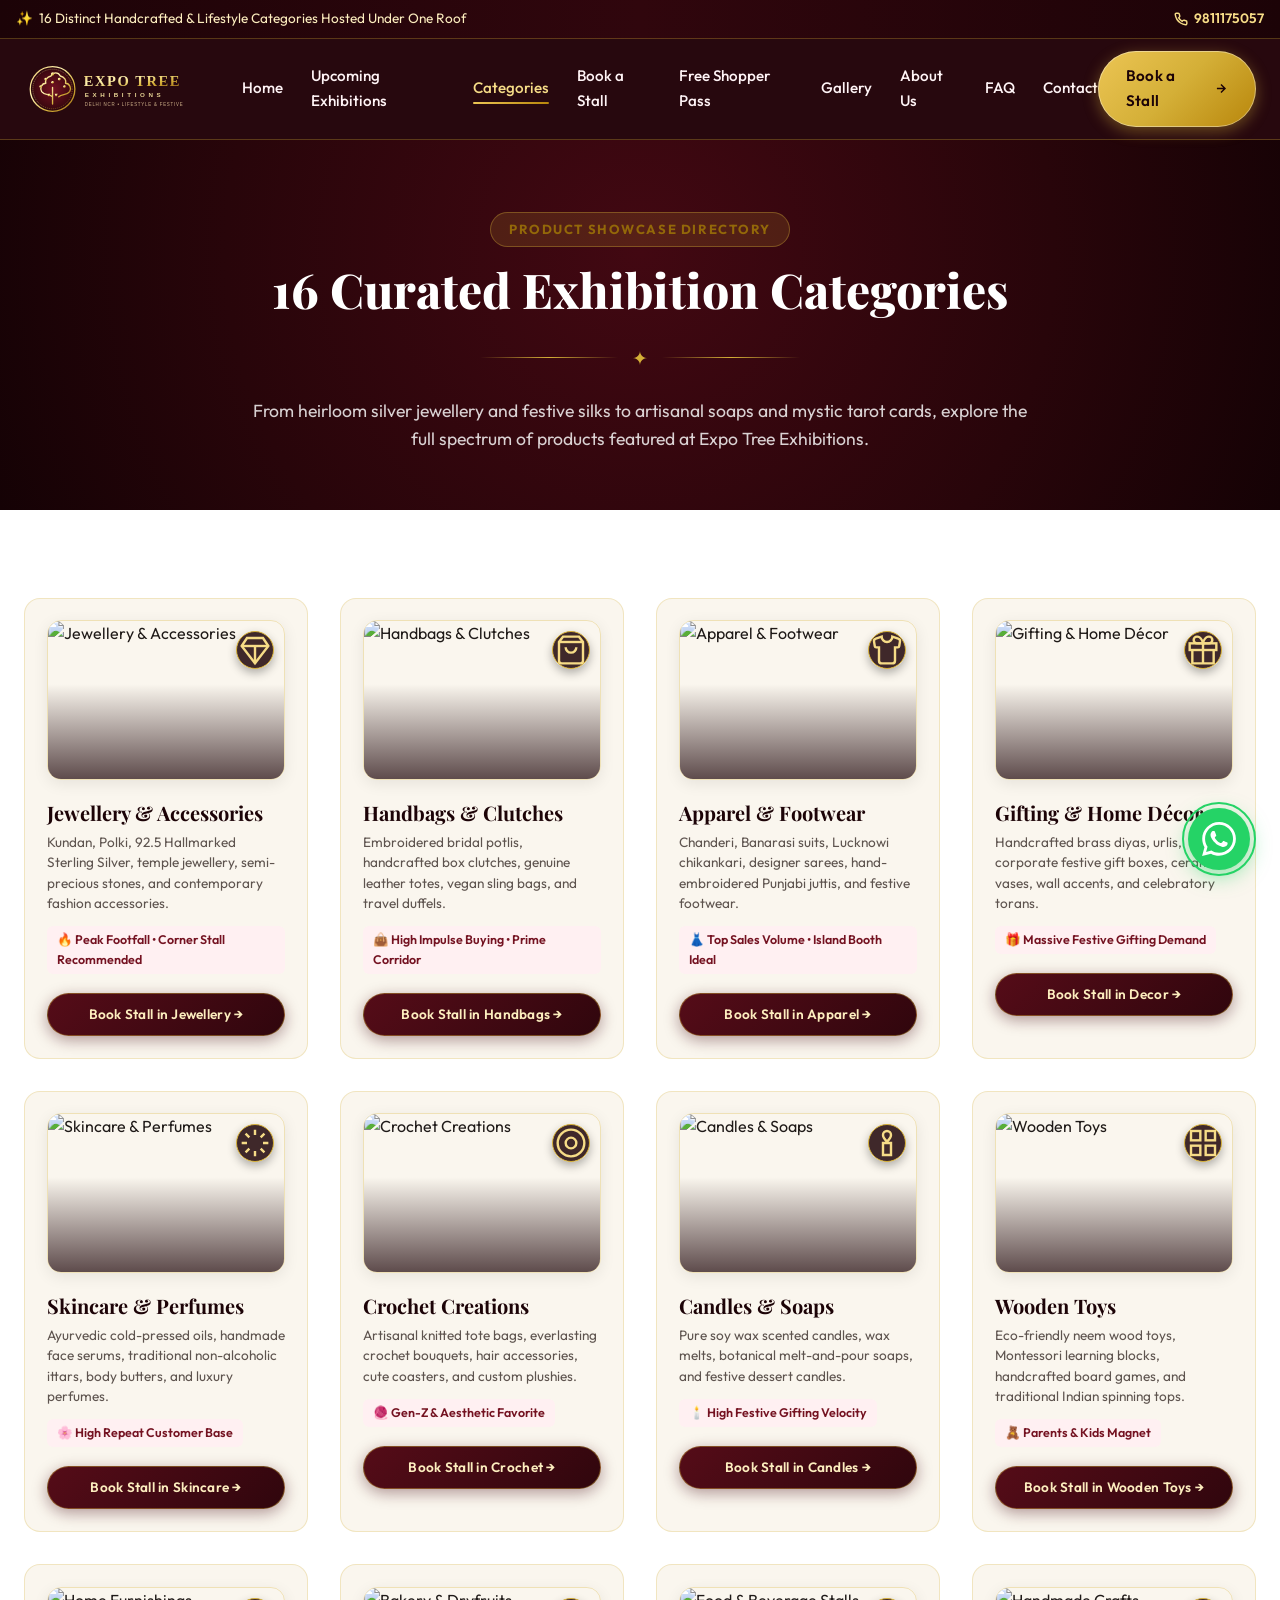
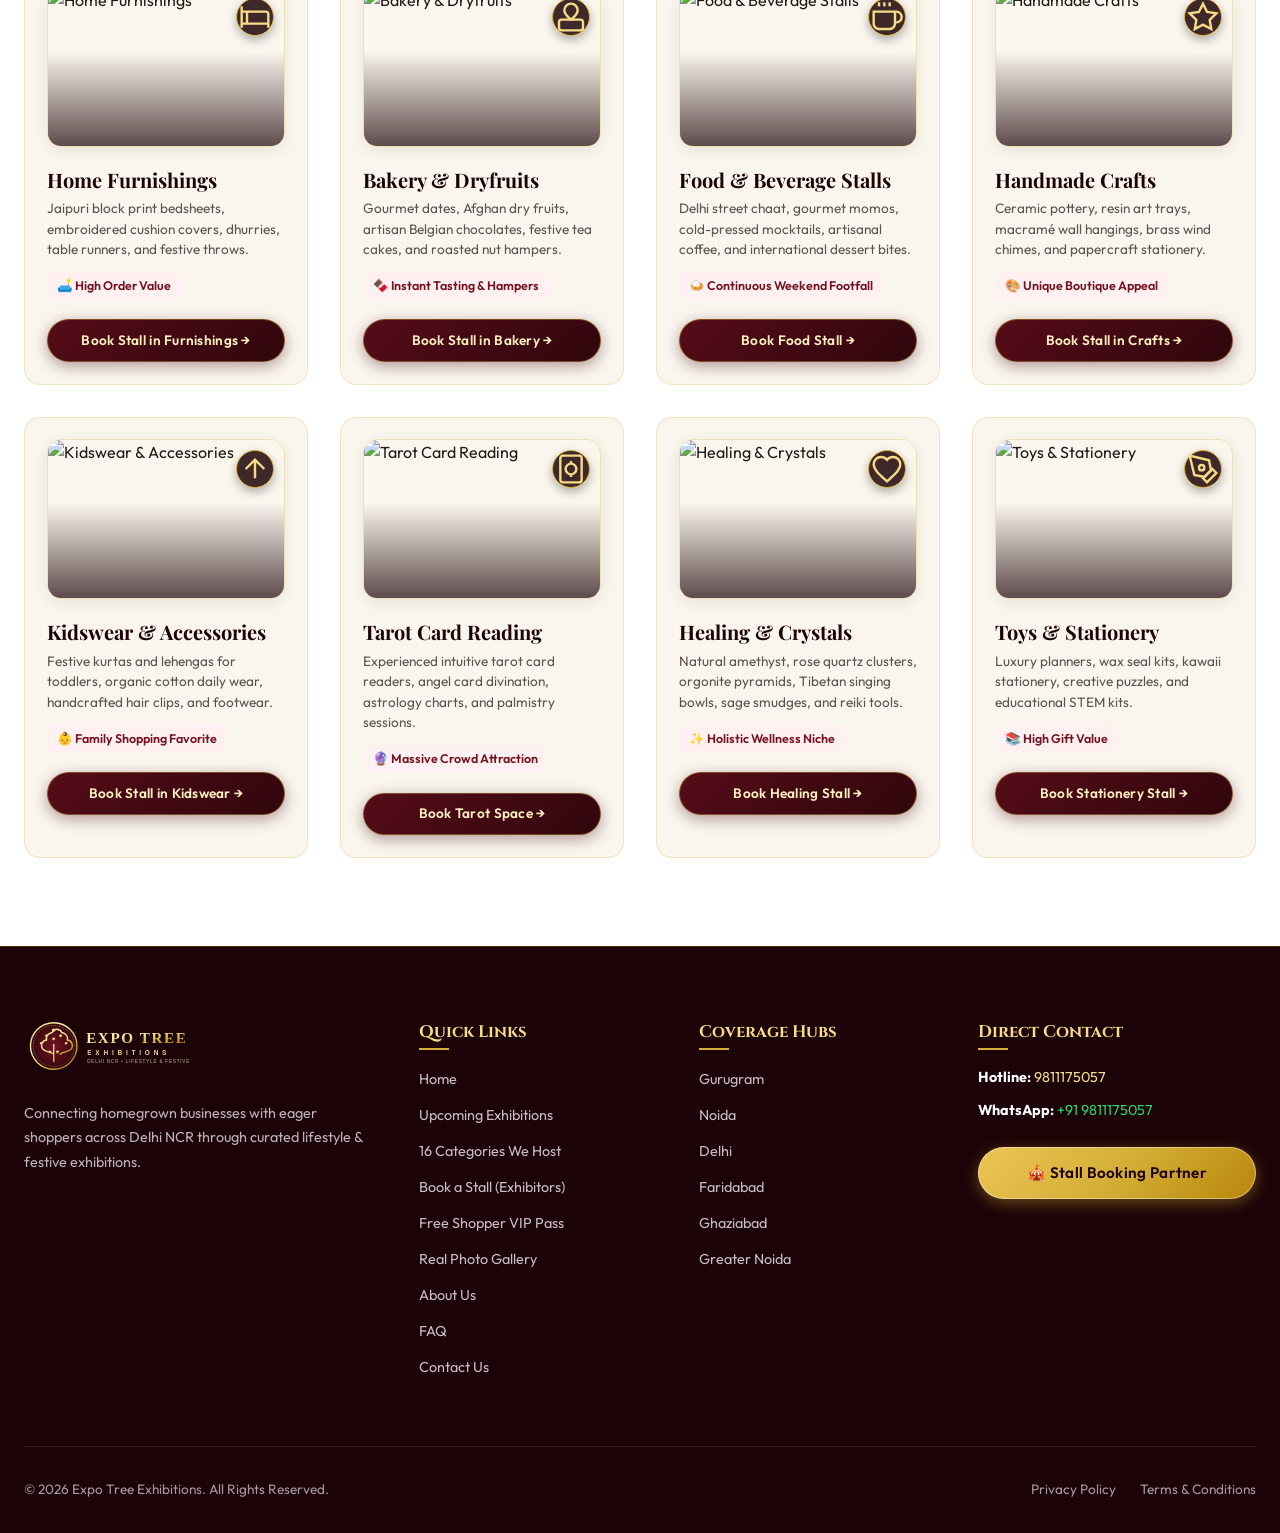
==== categories.html @ 0bce8f5e "Initial commit" ====
<!DOCTYPE html>
<html lang="en" class="scroll-smooth">
<head>
  <meta charset="UTF-8" />
  <meta name="viewport" content="width=device-width, initial-scale=1.0" />
  <title>16 Curated Exhibition Categories | Expo Tree Exhibitions</title>
  <meta name="description" content="Explore the 16 curated lifestyle & festive product categories hosted by Expo Tree Exhibitions across Delhi NCR. Book a stall or shop unique homegrown brands." />
  <link rel="icon" type="image/svg+xml" href="images/favicon.svg" />
  
  <link rel="preconnect" href="https://fonts.googleapis.com">
  <link rel="preconnect" href="https://fonts.gstatic.com" crossorigin>
  <link href="https://fonts.googleapis.com/css2?family=Cinzel:wght@500;600;700;800;900&family=Outfit:wght@300;400;500;600;700;800&family=Playfair+Display:ital,wght@0,400;0,600;0,700;0,900;1,400;1,600&display=swap" rel="stylesheet">
  <link rel="stylesheet" href="css/style.css" />
</head>
<body>

  <!-- Top Announcement Bar -->
  <aside class="top-announcement-bar">
    <div class="top-announcement-inner">
      <div class="top-highlights">
        <div class="top-highlight-item">
          <span>✨</span>
          <span>16 Distinct Handcrafted &amp; Lifestyle Categories Hosted Under One Roof</span>
        </div>
      </div>
      <div class="top-actions">
        <a href="tel:9811175057" class="top-phone-link">
          <svg width="14" height="14" viewBox="0 0 24 24" fill="none" stroke="currentColor" stroke-width="2.5"><path d="M22 16.92v3a2 2 0 0 1-2.18 2 19.79 19.79 0 0 1-8.63-3.07 19.5 19.5 0 0 1-6-6 19.79 19.79 0 0 1-3.07-8.67A2 2 0 0 1 4.11 2h3a2 2 0 0 1 2 1.72 12.84 12.84 0 0 0 .7 2.81 2 2 0 0 1-.45 2.11L8.09 9.91a16 16 0 0 0 6 6l1.27-1.27a2 2 0 0 1 2.11-.45 12.84 12.84 0 0 0 2.81.7A2 2 0 0 1 22 16.92z"/></svg>
          <span>9811175057</span>
        </a>
      </div>
    </div>
  </aside>

  <!-- Header -->
  <header class="main-header">
    <nav class="navbar">
      <a href="index.html" class="brand-logo">
        <img src="images/logo.svg" alt="Expo Tree Logo" />
      </a>

      <ul class="nav-menu">
        <li><a href="index.html" class="nav-link">Home</a></li>
        <li><a href="upcoming-exhibitions.html" class="nav-link">Upcoming Exhibitions</a></li>
        <li><a href="categories.html" class="nav-link active">Categories</a></li>
        <li><a href="book-a-stall.html" class="nav-link">Book a Stall</a></li>
        <li><a href="free-shopper-pass.html" class="nav-link">Free Shopper Pass</a></li>
        <li><a href="gallery.html" class="nav-link">Gallery</a></li>
        <li><a href="about-us.html" class="nav-link">About Us</a></li>
        <li><a href="faq.html" class="nav-link">FAQ</a></li>
        <li><a href="contact.html" class="nav-link">Contact</a></li>
      </ul>

      <div class="nav-cta-group">
        <a href="book-a-stall.html" class="btn btn-gold">
          <span>Book a Stall</span>
          <svg width="15" height="15" viewBox="0 0 24 24" fill="none" stroke="currentColor" stroke-width="2.5"><path d="M5 12h14M12 5l7 7-7 7"/></svg>
        </a>
        <button class="mobile-menu-toggle" aria-label="Toggle menu">
          <svg width="24" height="24" viewBox="0 0 24 24" fill="none" stroke="currentColor" stroke-width="2"><line x1="3" y1="12" x2="21" y2="12"/><line x1="3" y1="6" x2="21" y2="6"/><line x1="3" y1="18" x2="21" y2="18"/></svg>
        </button>
      </div>
    </nav>
  </header>

  <!-- Page Hero -->
  <section class="section" style="background: radial-gradient(circle at 50% 30%, #420812 0%, #28050a 60%, #150205 100%); color: #ffffff; padding: 4.5rem 1.5rem 3.5rem; text-align: center; position: relative; overflow: hidden;">
    <div class="hero-bg-photo" aria-hidden="true" style="opacity: 0.16;"></div>
    <div class="container">
      <span class="section-badge badge-gold">Product Showcase Directory</span>
      <h1 class="section-title title-white">16 Curated Exhibition Categories</h1>
      <div class="festive-divider"><span class="festive-divider-icon">✦</span></div>
      <p class="section-subtitle subtitle-white" style="max-width: 800px; margin: 0 auto;">
        From heirloom silver jewellery and festive silks to artisanal soaps and mystic tarot cards, explore the full spectrum of products featured at Expo Tree Exhibitions.
      </p>
    </div>
  </section>

  <!-- Categories Comprehensive Grid -->
  <section class="section categories-section">
    <div class="container">
      <div class="categories-grid" style="grid-template-columns: repeat(auto-fill, minmax(280px, 1fr)); gap: 2rem;">
        
        <!-- 1. Jewellery & Accessories -->
        <div class="category-card" style="text-align: left; align-items: flex-start; padding: 1.35rem;">
          <div class="category-card-thumb-wrap">
            <img src="https://images.unsplash.com/photo-1599643478518-a784e5dc4c8f?auto=format&fit=crop&w=600&q=80" alt="Jewellery &amp; Accessories" class="category-card-thumb" loading="lazy" />
            <div class="category-card-thumb-overlay"></div>
            <div class="category-card-icon-floating">
              <svg width="32" height="32" viewBox="0 0 24 24" fill="none" stroke="currentColor" stroke-width="1.8"><polygon points="6 3 18 3 22 9 12 22 2 9"/><line x1="12" y1="22" x2="12" y2="9"/><line x1="2" y1="9" x2="22" y2="9"/></svg>
            </div>
          </div>
          <h3 class="category-name" style="font-size: 1.25rem;">Jewellery &amp; Accessories</h3>
          <p style="font-size: 0.85rem; color: var(--text-muted); margin-bottom: 0.8rem; line-height: 1.5;">
            Kundan, Polki, 92.5 Hallmarked Sterling Silver, temple jewellery, semi-precious stones, and contemporary fashion accessories.
          </p>
          <div style="font-size: 0.78rem; background: var(--burgundy-light); color: var(--burgundy-700); padding: 4px 10px; border-radius: 6px; margin-bottom: 1.2rem; font-weight: 600;">
            🔥 Peak Footfall • Corner Stall Recommended
          </div>
          <a href="book-a-stall.html?category=Jewellery%20%26%20Accessories" class="btn btn-burgundy" style="width: 100%; font-size: 0.85rem; padding: 0.6rem;">
            Book Stall in Jewellery →
          </a>
        </div>

        <!-- 2. Handbags -->
        <div class="category-card" style="text-align: left; align-items: flex-start; padding: 1.35rem;">
          <div class="category-card-thumb-wrap">
            <img src="https://images.unsplash.com/photo-1548036328-c9fa89d128fa?auto=format&fit=crop&w=600&q=80" alt="Handbags &amp; Clutches" class="category-card-thumb" loading="lazy" />
            <div class="category-card-thumb-overlay"></div>
            <div class="category-card-icon-floating">
              <svg width="32" height="32" viewBox="0 0 24 24" fill="none" stroke="currentColor" stroke-width="1.8"><path d="M6 2L3 6v14a2 2 0 0 0 2 2h14a2 2 0 0 0 2-2V6l-3-4z"/><line x1="3" y1="6" x2="21" y2="6"/><path d="M16 10a4 4 0 0 1-8 0"/></svg>
            </div>
          </div>
          <h3 class="category-name" style="font-size: 1.25rem;">Handbags &amp; Clutches</h3>
          <p style="font-size: 0.85rem; color: var(--text-muted); margin-bottom: 0.8rem; line-height: 1.5;">
            Embroidered bridal potlis, handcrafted box clutches, genuine leather totes, vegan sling bags, and travel duffels.
          </p>
          <div style="font-size: 0.78rem; background: var(--burgundy-light); color: var(--burgundy-700); padding: 4px 10px; border-radius: 6px; margin-bottom: 1.2rem; font-weight: 600;">
            👜 High Impulse Buying • Prime Corridor
          </div>
          <a href="book-a-stall.html?category=Handbags" class="btn btn-burgundy" style="width: 100%; font-size: 0.85rem; padding: 0.6rem;">
            Book Stall in Handbags →
          </a>
        </div>

        <!-- 3. Apparel & Footwear -->
        <div class="category-card" style="text-align: left; align-items: flex-start; padding: 1.35rem;">
          <div class="category-card-thumb-wrap">
            <img src="https://images.unsplash.com/photo-1610030469983-98e550d6193c?auto=format&fit=crop&w=600&q=80" alt="Apparel &amp; Footwear" class="category-card-thumb" loading="lazy" />
            <div class="category-card-thumb-overlay"></div>
            <div class="category-card-icon-floating">
              <svg width="32" height="32" viewBox="0 0 24 24" fill="none" stroke="currentColor" stroke-width="1.8"><path d="M20.38 3.46L16 2a4 4 0 0 1-8 0L3.62 3.46a2 2 0 0 0-1.34 2.23l.58 3.47a1 1 0 0 0 .99.84H6v10c0 1.1.9 2 2 2h8a2 2 0 0 0 2-2V10h2.15a1 1 0 0 0 .99-.84l.58-3.47a2 2 0 0 0-1.34-2.23z"/></svg>
            </div>
          </div>
          <h3 class="category-name" style="font-size: 1.25rem;">Apparel &amp; Footwear</h3>
          <p style="font-size: 0.85rem; color: var(--text-muted); margin-bottom: 0.8rem; line-height: 1.5;">
            Chanderi, Banarasi suits, Lucknowi chikankari, designer sarees, hand-embroidered Punjabi juttis, and festive footwear.
          </p>
          <div style="font-size: 0.78rem; background: var(--burgundy-light); color: var(--burgundy-700); padding: 4px 10px; border-radius: 6px; margin-bottom: 1.2rem; font-weight: 600;">
            👗 Top Sales Volume • Island Booth Ideal
          </div>
          <a href="book-a-stall.html?category=Apparel%20%26%20Footwear" class="btn btn-burgundy" style="width: 100%; font-size: 0.85rem; padding: 0.6rem;">
            Book Stall in Apparel →
          </a>
        </div>

        <!-- 4. Gifting & Home Décor -->
        <div class="category-card" style="text-align: left; align-items: flex-start; padding: 1.35rem;">
          <div class="category-card-thumb-wrap">
            <img src="https://images.unsplash.com/photo-1513519245088-0e12902e5a38?auto=format&fit=crop&w=600&q=80" alt="Gifting &amp; Home Décor" class="category-card-thumb" loading="lazy" />
            <div class="category-card-thumb-overlay"></div>
            <div class="category-card-icon-floating">
              <svg width="32" height="32" viewBox="0 0 24 24" fill="none" stroke="currentColor" stroke-width="1.8"><polyline points="20 12 20 22 4 22 4 12"/><rect x="2" y="7" width="20" height="5"/><line x1="12" y1="22" x2="12" y2="7"/><path d="M12 7H7.5a2.5 2.5 0 0 1 0-5C11 2 12 7 12 7z"/><path d="M12 7h4.5a2.5 2.5 0 0 0 0-5C13 2 12 7 12 7z"/></svg>
            </div>
          </div>
          <h3 class="category-name" style="font-size: 1.25rem;">Gifting &amp; Home Décor</h3>
          <p style="font-size: 0.85rem; color: var(--text-muted); margin-bottom: 0.8rem; line-height: 1.5;">
            Handcrafted brass diyas, urlis, corporate festive gift boxes, ceramic vases, wall accents, and celebratory torans.
          </p>
          <div style="font-size: 0.78rem; background: var(--burgundy-light); color: var(--burgundy-700); padding: 4px 10px; border-radius: 6px; margin-bottom: 1.2rem; font-weight: 600;">
            🎁 Massive Festive Gifting Demand
          </div>
          <a href="book-a-stall.html?category=Gifting%20%26%20Home%20D%C3%A9cor" class="btn btn-burgundy" style="width: 100%; font-size: 0.85rem; padding: 0.6rem;">
            Book Stall in Decor →
          </a>
        </div>

        <!-- 5. Skincare & Perfumes -->
        <div class="category-card" style="text-align: left; align-items: flex-start; padding: 1.35rem;">
          <div class="category-card-thumb-wrap">
            <img src="https://images.unsplash.com/photo-1547887537-6158d64c35b3?auto=format&fit=crop&w=600&q=80" alt="Skincare &amp; Perfumes" class="category-card-thumb" loading="lazy" />
            <div class="category-card-thumb-overlay"></div>
            <div class="category-card-icon-floating">
              <svg width="32" height="32" viewBox="0 0 24 24" fill="none" stroke="currentColor" stroke-width="1.8"><path d="M12 2v4M12 18v4M4.93 4.93l2.83 2.83M16.24 16.24l2.83 2.83M2 12h4M18 12h4M4.93 19.07l2.83-2.83M16.24 7.76l2.83-2.83"/></svg>
            </div>
          </div>
          <h3 class="category-name" style="font-size: 1.25rem;">Skincare &amp; Perfumes</h3>
          <p style="font-size: 0.85rem; color: var(--text-muted); margin-bottom: 0.8rem; line-height: 1.5;">
            Ayurvedic cold-pressed oils, handmade face serums, traditional non-alcoholic ittars, body butters, and luxury perfumes.
          </p>
          <div style="font-size: 0.78rem; background: var(--burgundy-light); color: var(--burgundy-700); padding: 4px 10px; border-radius: 6px; margin-bottom: 1.2rem; font-weight: 600;">
            🌸 High Repeat Customer Base
          </div>
          <a href="book-a-stall.html?category=Skincare%20%26%20Perfumes" class="btn btn-burgundy" style="width: 100%; font-size: 0.85rem; padding: 0.6rem;">
            Book Stall in Skincare →
          </a>
        </div>

        <!-- 6. Crochet -->
        <div class="category-card" style="text-align: left; align-items: flex-start; padding: 1.35rem;">
          <div class="category-card-thumb-wrap">
            <img src="https://images.unsplash.com/photo-1615486511484-92e172cc4fe0?auto=format&fit=crop&w=600&q=80" alt="Crochet Creations" class="category-card-thumb" loading="lazy" />
            <div class="category-card-thumb-overlay"></div>
            <div class="category-card-icon-floating">
              <svg width="32" height="32" viewBox="0 0 24 24" fill="none" stroke="currentColor" stroke-width="1.8"><circle cx="12" cy="12" r="10"/><path d="M8 12a4 4 0 1 0 8 0 4 4 0 1 0-8 0"/></svg>
            </div>
          </div>
          <h3 class="category-name" style="font-size: 1.25rem;">Crochet Creations</h3>
          <p style="font-size: 0.85rem; color: var(--text-muted); margin-bottom: 0.8rem; line-height: 1.5;">
            Artisanal knitted tote bags, everlasting crochet bouquets, hair accessories, cute coasters, and custom plushies.
          </p>
          <div style="font-size: 0.78rem; background: var(--burgundy-light); color: var(--burgundy-700); padding: 4px 10px; border-radius: 6px; margin-bottom: 1.2rem; font-weight: 600;">
            🧶 Gen-Z &amp; Aesthetic Favorite
          </div>
          <a href="book-a-stall.html?category=Crochet%20%26%20Handmade" class="btn btn-burgundy" style="width: 100%; font-size: 0.85rem; padding: 0.6rem;">
            Book Stall in Crochet →
          </a>
        </div>

        <!-- 7. Candles & Soaps -->
        <div class="category-card" style="text-align: left; align-items: flex-start; padding: 1.35rem;">
          <div class="category-card-thumb-wrap">
            <img src="https://images.unsplash.com/photo-1603006905003-be475563bc59?auto=format&fit=crop&w=600&q=80" alt="Candles &amp; Soaps" class="category-card-thumb" loading="lazy" />
            <div class="category-card-thumb-overlay"></div>
            <div class="category-card-icon-floating">
              <svg width="32" height="32" viewBox="0 0 24 24" fill="none" stroke="currentColor" stroke-width="1.8"><path d="M9 21h6v-9H9v9zm3-18a3 3 0 0 0-3 3c0 2 3 5 3 5s3-3 3-5a3 3 0 0 0-3-3z"/></svg>
            </div>
          </div>
          <h3 class="category-name" style="font-size: 1.25rem;">Candles &amp; Soaps</h3>
          <p style="font-size: 0.85rem; color: var(--text-muted); margin-bottom: 0.8rem; line-height: 1.5;">
            Pure soy wax scented candles, wax melts, botanical melt-and-pour soaps, and festive dessert candles.
          </p>
          <div style="font-size: 0.78rem; background: var(--burgundy-light); color: var(--burgundy-700); padding: 4px 10px; border-radius: 6px; margin-bottom: 1.2rem; font-weight: 600;">
            🕯️ High Festive Gifting Velocity
          </div>
          <a href="book-a-stall.html?category=Candles%20%26%20Soaps" class="btn btn-burgundy" style="width: 100%; font-size: 0.85rem; padding: 0.6rem;">
            Book Stall in Candles →
          </a>
        </div>

        <!-- 8. Wooden Toys -->
        <div class="category-card" style="text-align: left; align-items: flex-start; padding: 1.35rem;">
          <div class="category-card-thumb-wrap">
            <img src="https://images.unsplash.com/photo-1596461404969-9ae70f2830c1?auto=format&fit=crop&w=600&q=80" alt="Wooden Toys" class="category-card-thumb" loading="lazy" />
            <div class="category-card-thumb-overlay"></div>
            <div class="category-card-icon-floating">
              <svg width="32" height="32" viewBox="0 0 24 24" fill="none" stroke="currentColor" stroke-width="1.8"><rect x="3" y="3" width="7" height="7"/><rect x="14" y="3" width="7" height="7"/><rect x="14" y="14" width="7" height="7"/><rect x="3" y="14" width="7" height="7"/></svg>
            </div>
          </div>
          <h3 class="category-name" style="font-size: 1.25rem;">Wooden Toys</h3>
          <p style="font-size: 0.85rem; color: var(--text-muted); margin-bottom: 0.8rem; line-height: 1.5;">
            Eco-friendly neem wood toys, Montessori learning blocks, handcrafted board games, and traditional Indian spinning tops.
          </p>
          <div style="font-size: 0.78rem; background: var(--burgundy-light); color: var(--burgundy-700); padding: 4px 10px; border-radius: 6px; margin-bottom: 1.2rem; font-weight: 600;">
            🧸 Parents &amp; Kids Magnet
          </div>
          <a href="book-a-stall.html?category=Wooden%20Toys" class="btn btn-burgundy" style="width: 100%; font-size: 0.85rem; padding: 0.6rem;">
            Book Stall in Wooden Toys →
          </a>
        </div>

        <!-- 9. Home Furnishings -->
        <div class="category-card" style="text-align: left; align-items: flex-start; padding: 1.35rem;">
          <div class="category-card-thumb-wrap">
            <img src="https://images.unsplash.com/photo-1584100936595-c0654b55a2e2?auto=format&fit=crop&w=600&q=80" alt="Home Furnishings" class="category-card-thumb" loading="lazy" />
            <div class="category-card-thumb-overlay"></div>
            <div class="category-card-icon-floating">
              <svg width="32" height="32" viewBox="0 0 24 24" fill="none" stroke="currentColor" stroke-width="1.8"><path d="M2 4v16M2 8h18a2 2 0 0 1 2 2v10M2 17h20M6 8v9"/></svg>
            </div>
          </div>
          <h3 class="category-name" style="font-size: 1.25rem;">Home Furnishings</h3>
          <p style="font-size: 0.85rem; color: var(--text-muted); margin-bottom: 0.8rem; line-height: 1.5;">
            Jaipuri block print bedsheets, embroidered cushion covers, dhurries, table runners, and festive throws.
          </p>
          <div style="font-size: 0.78rem; background: var(--burgundy-light); color: var(--burgundy-700); padding: 4px 10px; border-radius: 6px; margin-bottom: 1.2rem; font-weight: 600;">
            🛋️ High Order Value
          </div>
          <a href="book-a-stall.html?category=Home%20Furnishings" class="btn btn-burgundy" style="width: 100%; font-size: 0.85rem; padding: 0.6rem;">
            Book Stall in Furnishings →
          </a>
        </div>

        <!-- 10. Bakery & Dryfruits -->
        <div class="category-card" style="text-align: left; align-items: flex-start; padding: 1.35rem;">
          <div class="category-card-thumb-wrap">
            <img src="https://images.unsplash.com/photo-1509440159596-0249088772ff?auto=format&fit=crop&w=600&q=80" alt="Bakery &amp; Dryfruits" class="category-card-thumb" loading="lazy" />
            <div class="category-card-thumb-overlay"></div>
            <div class="category-card-icon-floating">
              <svg width="32" height="32" viewBox="0 0 24 24" fill="none" stroke="currentColor" stroke-width="1.8"><path d="M12 2a5 5 0 0 0-5 5c0 3 5 7 5 7s5-4 5-7a5 5 0 0 0-5-5z"/><path d="M5 14h14a2 2 0 0 1 2 2v4a2 2 0 0 1-2 2H5a2 2 0 0 1-2-2v-4a2 2 0 0 1 2-2z"/></svg>
            </div>
          </div>
          <h3 class="category-name" style="font-size: 1.25rem;">Bakery &amp; Dryfruits</h3>
          <p style="font-size: 0.85rem; color: var(--text-muted); margin-bottom: 0.8rem; line-height: 1.5;">
            Gourmet dates, Afghan dry fruits, artisan Belgian chocolates, festive tea cakes, and roasted nut hampers.
          </p>
          <div style="font-size: 0.78rem; background: var(--burgundy-light); color: var(--burgundy-700); padding: 4px 10px; border-radius: 6px; margin-bottom: 1.2rem; font-weight: 600;">
            🍫 Instant Tasting &amp; Hampers
          </div>
          <a href="book-a-stall.html?category=Bakery%20%26%20Dryfruits" class="btn btn-burgundy" style="width: 100%; font-size: 0.85rem; padding: 0.6rem;">
            Book Stall in Bakery →
          </a>
        </div>

        <!-- 11. Food Stalls -->
        <div class="category-card" style="text-align: left; align-items: flex-start; padding: 1.35rem;">
          <div class="category-card-thumb-wrap">
            <img src="https://images.unsplash.com/photo-1555939594-58d7cb561ad1?auto=format&fit=crop&w=600&q=80" alt="Food &amp; Beverage Stalls" class="category-card-thumb" loading="lazy" />
            <div class="category-card-thumb-overlay"></div>
            <div class="category-card-icon-floating">
              <svg width="32" height="32" viewBox="0 0 24 24" fill="none" stroke="currentColor" stroke-width="1.8"><path d="M18 8h1a4 4 0 0 1 0 8h-1M2 8h16v9a4 4 0 0 1-4 4H6a4 4 0 0 1-4-4V8z"/><line x1="6" y1="1" x2="6" y2="4"/><line x1="10" y1="1" x2="10" y2="4"/><line x1="14" y1="1" x2="14" y2="4"/></svg>
            </div>
          </div>
          <h3 class="category-name" style="font-size: 1.25rem;">Food &amp; Beverage Stalls</h3>
          <p style="font-size: 0.85rem; color: var(--text-muted); margin-bottom: 0.8rem; line-height: 1.5;">
            Delhi street chaat, gourmet momos, cold-pressed mocktails, artisanal coffee, and international dessert bites.
          </p>
          <div style="font-size: 0.78rem; background: var(--burgundy-light); color: var(--burgundy-700); padding: 4px 10px; border-radius: 6px; margin-bottom: 1.2rem; font-weight: 600;">
            🍛 Continuous Weekend Footfall
          </div>
          <a href="book-a-stall.html?category=Food%20Stalls" class="btn btn-burgundy" style="width: 100%; font-size: 0.85rem; padding: 0.6rem;">
            Book Food Stall →
          </a>
        </div>

        <!-- 12. Handmade Products -->
        <div class="category-card" style="text-align: left; align-items: flex-start; padding: 1.35rem;">
          <div class="category-card-thumb-wrap">
            <img src="https://images.unsplash.com/photo-1578749556568-bc2c40e68b61?auto=format&fit=crop&w=600&q=80" alt="Handmade Crafts" class="category-card-thumb" loading="lazy" />
            <div class="category-card-thumb-overlay"></div>
            <div class="category-card-icon-floating">
              <svg width="32" height="32" viewBox="0 0 24 24" fill="none" stroke="currentColor" stroke-width="1.8"><path d="M12 2l3.09 6.26L22 9.27l-5 4.87 1.18 6.88L12 17.77l-6.18 3.25L7 14.14 2 9.27l6.91-1.01L12 2z"/></svg>
            </div>
          </div>
          <h3 class="category-name" style="font-size: 1.25rem;">Handmade Crafts</h3>
          <p style="font-size: 0.85rem; color: var(--text-muted); margin-bottom: 0.8rem; line-height: 1.5;">
            Ceramic pottery, resin art trays, macramé wall hangings, brass wind chimes, and papercraft stationery.
          </p>
          <div style="font-size: 0.78rem; background: var(--burgundy-light); color: var(--burgundy-700); padding: 4px 10px; border-radius: 6px; margin-bottom: 1.2rem; font-weight: 600;">
            🎨 Unique Boutique Appeal
          </div>
          <a href="book-a-stall.html?category=Handmade%20Products" class="btn btn-burgundy" style="width: 100%; font-size: 0.85rem; padding: 0.6rem;">
            Book Stall in Crafts →
          </a>
        </div>

        <!-- 13. Kidswear -->
        <div class="category-card" style="text-align: left; align-items: flex-start; padding: 1.35rem;">
          <div class="category-card-thumb-wrap">
            <img src="https://images.unsplash.com/photo-1518831959646-742c3a14ebf7?auto=format&fit=crop&w=600&q=80" alt="Kidswear &amp; Accessories" class="category-card-thumb" loading="lazy" />
            <div class="category-card-thumb-overlay"></div>
            <div class="category-card-icon-floating">
              <svg width="32" height="32" viewBox="0 0 24 24" fill="none" stroke="currentColor" stroke-width="1.8"><path d="M12 19V6M5 12l7-7 7 7"/></svg>
            </div>
          </div>
          <h3 class="category-name" style="font-size: 1.25rem;">Kidswear &amp; Accessories</h3>
          <p style="font-size: 0.85rem; color: var(--text-muted); margin-bottom: 0.8rem; line-height: 1.5;">
            Festive kurtas and lehengas for toddlers, organic cotton daily wear, handcrafted hair clips, and footwear.
          </p>
          <div style="font-size: 0.78rem; background: var(--burgundy-light); color: var(--burgundy-700); padding: 4px 10px; border-radius: 6px; margin-bottom: 1.2rem; font-weight: 600;">
            👶 Family Shopping Favorite
          </div>
          <a href="book-a-stall.html?category=Kidswear" class="btn btn-burgundy" style="width: 100%; font-size: 0.85rem; padding: 0.6rem;">
            Book Stall in Kidswear →
          </a>
        </div>

        <!-- 14. Tarot Card Reading -->
        <div class="category-card" style="text-align: left; align-items: flex-start; padding: 1.35rem;">
          <div class="category-card-thumb-wrap">
            <img src="https://images.unsplash.com/photo-1568605117036-5fe5e7bab0b7?auto=format&fit=crop&w=600&q=80" alt="Tarot Card Reading" class="category-card-thumb" loading="lazy" />
            <div class="category-card-thumb-overlay"></div>
            <div class="category-card-icon-floating">
              <svg width="32" height="32" viewBox="0 0 24 24" fill="none" stroke="currentColor" stroke-width="1.8"><rect x="4" y="2" width="16" height="20" rx="2"/><circle cx="12" cy="12" r="4"/><line x1="12" y1="6" x2="12" y2="8"/><line x1="12" y1="16" x2="12" y2="18"/></svg>
            </div>
          </div>
          <h3 class="category-name" style="font-size: 1.25rem;">Tarot Card Reading</h3>
          <p style="font-size: 0.85rem; color: var(--text-muted); margin-bottom: 0.8rem; line-height: 1.5;">
            Experienced intuitive tarot card readers, angel card divination, astrology charts, and palmistry sessions.
          </p>
          <div style="font-size: 0.78rem; background: var(--burgundy-light); color: var(--burgundy-700); padding: 4px 10px; border-radius: 6px; margin-bottom: 1.2rem; font-weight: 600;">
            🔮 Massive Crowd Attraction
          </div>
          <a href="book-a-stall.html?category=Tarot%20Card%20Reading" class="btn btn-burgundy" style="width: 100%; font-size: 0.85rem; padding: 0.6rem;">
            Book Tarot Space →
          </a>
        </div>

        <!-- 15. Healing Products -->
        <div class="category-card" style="text-align: left; align-items: flex-start; padding: 1.35rem;">
          <div class="category-card-thumb-wrap">
            <img src="https://images.unsplash.com/photo-1600857544200-b2f666a9a2ec?auto=format&fit=crop&w=600&q=80" alt="Healing &amp; Crystals" class="category-card-thumb" loading="lazy" />
            <div class="category-card-thumb-overlay"></div>
            <div class="category-card-icon-floating">
              <svg width="32" height="32" viewBox="0 0 24 24" fill="none" stroke="currentColor" stroke-width="1.8"><path d="M12 21.35l-1.45-1.32C5.4 15.36 2 12.28 2 8.5 2 5.42 4.42 3 7.5 3c1.74 0 3.41.81 4.5 2.09C13.09 3.81 14.76 3 16.5 3 19.58 3 22 5.42 22 8.5c0 3.78-3.4 6.86-8.55 11.54L12 21.35z"/></svg>
            </div>
          </div>
          <h3 class="category-name" style="font-size: 1.25rem;">Healing &amp; Crystals</h3>
          <p style="font-size: 0.85rem; color: var(--text-muted); margin-bottom: 0.8rem; line-height: 1.5;">
            Natural amethyst, rose quartz clusters, orgonite pyramids, Tibetan singing bowls, sage smudges, and reiki tools.
          </p>
          <div style="font-size: 0.78rem; background: var(--burgundy-light); color: var(--burgundy-700); padding: 4px 10px; border-radius: 6px; margin-bottom: 1.2rem; font-weight: 600;">
            ✨ Holistic Wellness Niche
          </div>
          <a href="book-a-stall.html?category=Healing%20Products" class="btn btn-burgundy" style="width: 100%; font-size: 0.85rem; padding: 0.6rem;">
            Book Healing Stall →
          </a>
        </div>

        <!-- 16. Toys & Stationery -->
        <div class="category-card" style="text-align: left; align-items: flex-start; padding: 1.35rem;">
          <div class="category-card-thumb-wrap">
            <img src="https://images.unsplash.com/photo-1490481651871-ab68de25d43d?auto=format&fit=crop&w=600&q=80" alt="Toys &amp; Stationery" class="category-card-thumb" loading="lazy" />
            <div class="category-card-thumb-overlay"></div>
            <div class="category-card-icon-floating">
              <svg width="32" height="32" viewBox="0 0 24 24" fill="none" stroke="currentColor" stroke-width="1.8"><path d="M12 19l7-7 3 3-7 7-3-3z"/><path d="M18 13l-1.5-7.5L2 2l3.5 14.5L13 18l5-5z"/><circle cx="11" cy="11" r="2"/></svg>
            </div>
          </div>
          <h3 class="category-name" style="font-size: 1.25rem;">Toys &amp; Stationery</h3>
          <p style="font-size: 0.85rem; color: var(--text-muted); margin-bottom: 0.8rem; line-height: 1.5;">
            Luxury planners, wax seal kits, kawaii stationery, creative puzzles, and educational STEM kits.
          </p>
          <div style="font-size: 0.78rem; background: var(--burgundy-light); color: var(--burgundy-700); padding: 4px 10px; border-radius: 6px; margin-bottom: 1.2rem; font-weight: 600;">
            📚 High Gift Value
          </div>
          <a href="book-a-stall.html?category=Toys%20%26%20Stationery" class="btn btn-burgundy" style="width: 100%; font-size: 0.85rem; padding: 0.6rem;">
            Book Stationery Stall →
          </a>
        </div>

      </div>
    </div>
  </section>

  <!-- Footer -->
  <footer class="main-footer">
    <div class="footer-grid">
      <div class="footer-brand">
        <img src="images/logo.svg" alt="Expo Tree Logo" />
        <p class="footer-desc">
          Connecting homegrown businesses with eager shoppers across Delhi NCR through curated lifestyle &amp; festive exhibitions.
        </p>
      </div>

      <div>
        <div class="footer-heading">Quick Links</div>
        <ul class="footer-links">
          <li><a href="index.html">Home</a></li>
          <li><a href="upcoming-exhibitions.html">Upcoming Exhibitions</a></li>
          <li><a href="categories.html">16 Categories We Host</a></li>
          <li><a href="book-a-stall.html">Book a Stall (Exhibitors)</a></li>
          <li><a href="free-shopper-pass.html">Free Shopper VIP Pass</a></li>
          <li><a href="gallery.html">Real Photo Gallery</a></li>
          <li><a href="about-us.html">About Us</a></li>
          <li><a href="faq.html">FAQ</a></li>
          <li><a href="contact.html">Contact Us</a></li>
        </ul>
      </div>

      <div>
        <div class="footer-heading">Coverage Hubs</div>
        <ul class="footer-links">
          <li><a href="upcoming-exhibitions.html?city=gurugram">Gurugram</a></li>
          <li><a href="upcoming-exhibitions.html?city=noida">Noida</a></li>
          <li><a href="upcoming-exhibitions.html?city=delhi">Delhi</a></li>
          <li><a href="upcoming-exhibitions.html?city=faridabad">Faridabad</a></li>
          <li><a href="upcoming-exhibitions.html?city=ghaziabad">Ghaziabad</a></li>
          <li><a href="upcoming-exhibitions.html?city=greater%20noida">Greater Noida</a></li>
        </ul>
      </div>

      <div>
        <div class="footer-heading">Direct Contact</div>
        <p style="font-size: 0.9rem; margin-bottom: 0.6rem; color: #ffffff;">
          <strong>Hotline:</strong> <a href="tel:9811175057" style="color: var(--gold-300); text-decoration: none;">9811175057</a>
        </p>
        <p style="font-size: 0.9rem; margin-bottom: 0.6rem; color: #ffffff;">
          <strong>WhatsApp:</strong> <a href="https://wa.me/9811175057" target="_blank" rel="noopener noreferrer" style="color: #25D366; text-decoration: none;">+91 9811175057</a>
        </p>
        <a href="book-a-stall.html" class="btn btn-gold" style="width: 100%; margin-top: 1rem;">
          <span>🎪 Stall Booking Partner</span>
        </a>
      </div>
    </div>

    <div class="footer-bottom">
      <div>© 2026 Expo Tree Exhibitions. All Rights Reserved.</div>
      <div class="footer-bottom-links">
        <a href="#" class="open-privacy-modal">Privacy Policy</a>
        <a href="#" class="open-terms-modal">Terms &amp; Conditions</a>
      </div>
    </div>
  </footer>

  <!-- Social Toast & WhatsApp Floating -->
  <div id="live-social-toast" class="live-social-toast" role="status" aria-live="polite">
    <div class="toast-badge-icon" id="toast-icon">🎉</div>
    <div class="toast-info">
      <div class="toast-msg" id="toast-text"><strong>Pooja Verma</strong> (Gurugram) just booked a Corner Stall!</div>
      <div class="toast-time" id="toast-time">Just now • Verified Booking</div>
    </div>
    <button class="toast-close-btn" id="toast-close-btn">&times;</button>
  </div>

  <a href="https://wa.me/9811175057" target="_blank" rel="noopener noreferrer" class="floating-whatsapp-btn" aria-label="Chat on WhatsApp">
    <svg width="34" height="34" viewBox="0 0 24 24" fill="currentColor"><path d="M.057 24l1.687-6.163c-1.041-1.804-1.588-3.849-1.587-5.946.003-6.556 5.338-11.891 11.893-11.891 3.181.001 6.167 1.24 8.413 3.488 2.245 2.248 3.481 5.236 3.48 8.414-.003 6.557-5.338 11.892-11.893 11.892-1.99-.001-3.951-.5-5.688-1.448l-6.305 1.654zm6.597-3.807c1.676.995 3.276 1.591 5.392 1.592 5.448 0 9.886-4.434 9.889-9.885.002-5.462-4.415-9.89-9.881-9.892-5.452 0-9.887 4.434-9.889 9.884-.001 2.225.651 3.891 1.746 5.634l-.999 3.648 3.742-.981zm11.387-5.464c-.074-.124-.272-.198-.57-.347-.297-.149-1.758-.868-2.031-.967-.272-.099-.47-.149-.669.149-.198.297-.768.967-.941 1.165-.173.198-.347.223-.644.074-.297-.149-1.255-.462-2.39-1.475-.883-.788-1.48-1.761-1.653-2.059-.173-.297-.018-.458.13-.606.134-.133.297-.347.446-.521.151-.172.2-.296.3-.495.099-.198.05-.372-.025-.521-.075-.148-.669-1.611-.916-2.206-.242-.579-.487-.501-.669-.51l-.57-.01c-.198 0-.52.074-.792.372s-1.04 1.016-1.04 2.479 1.065 2.876 1.213 3.074c.149.198 2.095 3.2 5.076 4.487.709.306 1.263.489 1.694.626.712.226 1.36.194 1.872.118.571-.085 1.758-.719 2.006-1.413.248-.695.248-1.29.173-1.414z"/></svg>
  </a>

  <!-- Mobile Sticky Bar -->
  <div class="mobile-sticky-bar">
    <div class="mobile-bar-actions">
      <a href="tel:9811175057" class="mobile-action-btn call"><span>Call</span></a>
      <a href="book-a-stall.html" class="mobile-action-btn book"><span>🎪 Book Stall</span></a>
      <a href="https://wa.me/9811175057" class="mobile-action-btn whatsapp"><span>WhatsApp</span></a>
    </div>
  </div>

  <script src="js/main.js"></script>
</body>
</html>
---- css/style.css ----
/* ==========================================================================
   EXPO TREE EXHIBITIONS — OFFICIAL STYLESHEET
   Festive-Premium Luxury Theme (Burgundy, Emerald & Liquid Gold)
   ========================================================================== */

@import url('https://fonts.googleapis.com/css2?family=Cinzel:wght@500;600;700;800;900&family=Outfit:wght@300;400;500;600;700;800&family=Playfair+Display:ital,wght@0,400;0,600;0,700;0,900;1,400;1,600&display=swap');

:root {
  /* Royal Burgundy Palette */
  --burgundy-950: #1c0307;
  --burgundy-900: #30060d;
  --burgundy-850: #420812;
  --burgundy-800: #550c18;
  --burgundy-700: #741221;
  --burgundy-600: #931a2d;
  --burgundy-500: #b5243c;
  --burgundy-light: #fff0f2;

  /* Imperial Emerald Palette */
  --emerald-950: #04140f;
  --emerald-900: #08261c;
  --emerald-800: #0f3d2d;
  --emerald-700: #17543e;
  --emerald-600: #216d51;
  --emerald-500: #2d8967;
  --emerald-light: #effaf4;

  /* Liquid & Antique Gold */
  --gold-100: #fff9e6;
  --gold-200: #fcedbe;
  --gold-300: #f6dc87;
  --gold-400: #ecc554;
  --gold-500: #d4af37;
  --gold-600: #b8860b;
  --gold-700: #936809;
  --gold-800: #6e4c05;

  /* Neutral Backgrounds */
  --bg-ivory: #faf6ee;
  --bg-cream: #f4ecdf;
  --bg-card: #ffffff;
  --text-dark: #1f1a18;
  --text-muted: #5e544f;
  --border-gold: rgba(212, 175, 55, 0.35);

  /* Fonts */
  --font-serif: 'Playfair Display', Georgia, serif;
  --font-cinzel: 'Cinzel', 'Playfair Display', serif;
  --font-sans: 'Outfit', -apple-system, BlinkMacSystemFont, 'Segoe UI', Roboto, sans-serif;

  /* Shadows */
  --shadow-gold: 0 8px 30px rgba(212, 175, 55, 0.25);
  --shadow-card: 0 10px 30px -5px rgba(35, 5, 9, 0.08), 0 0 0 1px rgba(212, 175, 55, 0.15);
  --shadow-card-hover: 0 20px 40px -8px rgba(35, 5, 9, 0.16), 0 0 0 2px rgba(212, 175, 55, 0.4);
}

/* Base & Reset */
*, *::before, *::after {
  box-sizing: border-box;
  margin: 0;
  padding: 0;
}

html {
  scroll-behavior: smooth;
  font-size: 16px;
  -webkit-tap-highlight-color: transparent;
}

body {
  font-family: var(--font-sans);
  background-color: var(--bg-ivory);
  color: var(--text-dark);
  line-height: 1.6;
  overflow-x: hidden;
  position: relative;
}

/* Custom Gold Scrollbar */
::-webkit-scrollbar {
  width: 10px;
}
::-webkit-scrollbar-track {
  background: var(--burgundy-950);
}
::-webkit-scrollbar-thumb {
  background: linear-gradient(180deg, var(--gold-400), var(--gold-600));
  border-radius: 5px;
  border: 2px solid var(--burgundy-950);
}
::-webkit-scrollbar-thumb:hover {
  background: var(--gold-300);
}

/* Typography Helper Classes */
h1, h2, h3, h4, .font-serif {
  font-family: var(--font-serif);
}
.font-cinzel {
  font-family: var(--font-cinzel);
}

/* Gold Shimmer Text Effect */
.gold-shimmer-text {
  background: linear-gradient(90deg, #ecc554 0%, #fff6d6 25%, #d4af37 50%, #b8860b 75%, #ecc554 100%);
  background-size: 200% auto;
  color: transparent;
  -webkit-background-clip: text;
  background-clip: text;
  animation: goldShimmer 5s linear infinite;
  display: inline-block;
}

@keyframes goldShimmer {
  to {
    background-position: 200% center;
  }
}

/* Golden Border & Glow Accents */
.gold-border {
  border: 1px solid var(--border-gold);
}
.gold-border-glow {
  border: 1px solid rgba(212, 175, 55, 0.4);
  box-shadow: 0 0 20px rgba(212, 175, 55, 0.2);
}

/* Decorative Divider with Floral Motif */
.festive-divider {
  display: flex;
  align-items: center;
  justify-content: center;
  margin: 1.5rem auto;
  width: 100%;
  max-width: 320px;
}
.festive-divider::before,
.festive-divider::after {
  content: "";
  flex: 1;
  height: 1px;
  background: linear-gradient(90deg, transparent, var(--gold-500), transparent);
}
.festive-divider-icon {
  margin: 0 14px;
  color: var(--gold-500);
  font-size: 1.2rem;
  display: flex;
  align-items: center;
}

/* Buttons & CTAs */
.btn {
  display: inline-flex;
  align-items: center;
  justify-content: center;
  gap: 0.5rem;
  padding: 0.85rem 1.75rem;
  font-family: var(--font-sans);
  font-size: 0.95rem;
  font-weight: 600;
  text-decoration: none;
  border-radius: 9999px;
  cursor: pointer;
  transition: all 0.3s cubic-bezier(0.2, 0.8, 0.2, 1);
  border: none;
  position: relative;
  overflow: hidden;
  letter-spacing: 0.02em;
}

.btn-gold {
  background: linear-gradient(135deg, #ecc554 0%, #d4af37 50%, #b8860b 100%);
  color: var(--burgundy-950);
  box-shadow: 0 4px 15px rgba(212, 175, 55, 0.4), 0 0 0 1px rgba(255, 255, 255, 0.4) inset;
}
.btn-gold:hover {
  transform: translateY(-2px);
  box-shadow: 0 8px 25px rgba(212, 175, 55, 0.6), 0 0 0 1px rgba(255, 255, 255, 0.6) inset;
  background: linear-gradient(135deg, #f6dc87 0%, #e5bf45 50%, #c49416 100%);
}

.btn-burgundy {
  background: linear-gradient(135deg, var(--burgundy-800) 0%, var(--burgundy-900) 100%);
  color: var(--gold-200);
  border: 1px solid rgba(212, 175, 55, 0.4);
  box-shadow: 0 4px 15px rgba(66, 8, 18, 0.4);
}
.btn-burgundy:hover {
  transform: translateY(-2px);
  background: linear-gradient(135deg, var(--burgundy-700) 0%, var(--burgundy-850) 100%);
  border-color: var(--gold-400);
  color: #ffffff;
  box-shadow: 0 8px 25px rgba(66, 8, 18, 0.6);
}

.btn-emerald {
  background: linear-gradient(135deg, var(--emerald-800) 0%, var(--emerald-900) 100%);
  color: var(--gold-200);
  border: 1px solid rgba(212, 175, 55, 0.4);
  box-shadow: 0 4px 15px rgba(8, 38, 28, 0.4);
}
.btn-emerald:hover {
  transform: translateY(-2px);
  background: linear-gradient(135deg, var(--emerald-700) 0%, var(--emerald-800) 100%);
  border-color: var(--gold-400);
  color: #ffffff;
  box-shadow: 0 8px 25px rgba(8, 38, 28, 0.6);
}

.btn-outline-gold {
  background: transparent;
  color: var(--gold-400);
  border: 1.5px solid var(--gold-500);
}
.btn-outline-gold:hover {
  background: rgba(212, 175, 55, 0.15);
  color: #ffffff;
  border-color: var(--gold-300);
  transform: translateY(-2px);
}

.btn-whatsapp {
  background: #25D366;
  color: #ffffff;
  box-shadow: 0 4px 15px rgba(37, 211, 102, 0.4);
}
.btn-whatsapp:hover {
  background: #20BA5A;
  color: #ffffff;
  transform: translateY(-2px);
  box-shadow: 0 8px 25px rgba(37, 211, 102, 0.6);
}

/* Shimmer Ripple overlay */
.btn::after {
  content: '';
  position: absolute;
  top: -50%;
  left: -50%;
  width: 200%;
  height: 200%;
  background: linear-gradient(
    60deg,
    transparent 20%,
    rgba(255, 255, 255, 0.25) 50%,
    transparent 80%
  );
  transform: rotate(30deg) translateX(-100%);
  transition: transform 0.75s ease;
}
.btn:hover::after {
  transform: rotate(30deg) translateX(100%);
}

/* ==========================================================================
   TOP BAR & NAVIGATION
   ========================================================================== */
.top-announcement-bar {
  background: linear-gradient(90deg, var(--burgundy-950), var(--burgundy-900) 50%, var(--burgundy-950));
  border-bottom: 1px solid rgba(212, 175, 55, 0.3);
  color: var(--gold-200);
  font-size: 0.85rem;
  padding: 0.5rem 1rem;
}
.top-announcement-inner {
  max-width: 1300px;
  margin: 0 auto;
  display: flex;
  align-items: center;
  justify-content: space-between;
  flex-wrap: wrap;
  gap: 0.75rem;
}
.top-highlights {
  display: flex;
  align-items: center;
  gap: 1.25rem;
}
.top-highlight-item {
  display: flex;
  align-items: center;
  gap: 0.4rem;
}
.top-highlight-item svg {
  color: var(--gold-400);
}
.top-actions {
  display: flex;
  align-items: center;
  gap: 1rem;
}
.top-phone-link {
  color: var(--gold-300);
  text-decoration: none;
  font-weight: 600;
  display: flex;
  align-items: center;
  gap: 0.35rem;
  transition: color 0.2s;
}
.top-phone-link:hover {
  color: #ffffff;
}

/* Audience Mode Selector in Header */
.audience-mode-toggle {
  display: inline-flex;
  background: rgba(0, 0, 0, 0.4);
  border: 1px solid rgba(212, 175, 55, 0.4);
  border-radius: 9999px;
  padding: 3px;
}
.mode-btn {
  border: none;
  background: transparent;
  color: rgba(255, 255, 255, 0.75);
  font-family: var(--font-sans);
  font-size: 0.75rem;
  font-weight: 600;
  padding: 4px 12px;
  border-radius: 9999px;
  cursor: pointer;
  transition: all 0.25s ease;
}
.mode-btn.active {
  background: var(--gold-500);
  color: var(--burgundy-950);
  box-shadow: 0 2px 8px rgba(212, 175, 55, 0.4);
}

/* Main Navigation Bar */
.main-header {
  position: sticky;
  top: 0;
  z-index: 1000;
  background: rgba(35, 4, 10, 0.98);
  border-bottom: 1px solid rgba(212, 175, 55, 0.3);
  transition: all 0.3s ease;
}
.header-scrolled {
  background: rgba(22, 2, 6, 0.99);
  box-shadow: 0 8px 25px rgba(0, 0, 0, 0.6);
}
.navbar {
  max-width: 1320px;
  margin: 0 auto;
  padding: 0.75rem 1.5rem;
  display: flex;
  align-items: center;
  justify-content: space-between;
}
.brand-logo {
  display: flex;
  align-items: center;
  text-decoration: none;
}
.brand-logo img {
  height: 52px;
  width: auto;
  transition: transform 0.3s ease;
}
.brand-logo:hover img {
  transform: scale(1.02);
}

.nav-menu {
  display: flex;
  align-items: center;
  gap: 1.75rem;
  list-style: none;
}
.nav-link {
  color: #fff4f6;
  text-decoration: none;
  font-size: 0.95rem;
  font-weight: 500;
  position: relative;
  padding: 0.4rem 0;
  transition: color 0.2s ease;
}
.nav-link::after {
  content: "";
  position: absolute;
  bottom: 0;
  left: 0;
  width: 0%;
  height: 2px;
  background: linear-gradient(90deg, var(--gold-400), var(--gold-600));
  transition: width 0.3s ease;
  border-radius: 2px;
}
.nav-link:hover, .nav-link.active {
  color: var(--gold-300);
}
.nav-link:hover::after, .nav-link.active::after {
  width: 100%;
}

.nav-cta-group {
  display: flex;
  align-items: center;
  gap: 0.75rem;
}

.mobile-menu-toggle {
  display: none;
  background: transparent;
  border: 1px solid rgba(212, 175, 55, 0.4);
  color: var(--gold-400);
  border-radius: 8px;
  padding: 0.5rem;
  cursor: pointer;
}

/* ==========================================================================
   HERO SECTION
   ========================================================================== */
.hero-section {
  position: relative;
  min-height: 90vh;
  display: flex;
  flex-direction: column;
  justify-content: center;
  align-items: center;
  text-align: center;
  background: radial-gradient(circle at 50% 30%, #580c17 0%, #3d0810 50%, #1c0307 100%);
  color: #ffffff;
  padding: 4rem 1.5rem 3rem;
  overflow: hidden;
}

/* Hero Atmospheric Photo Overlay */
.hero-bg-photo {
  position: absolute;
  top: 0;
  left: 0;
  width: 100%;
  height: 100%;
  background-image: url('https://images.unsplash.com/photo-1513151233558-d860c5398176?auto=format&fit=crop&w=1920&q=80');
  background-size: cover;
  background-position: center;
  opacity: 0.16;
  mix-blend-mode: luminosity;
  pointer-events: none;
  z-index: 1;
}

/* Floating Hanging Lanterns */
.hero-lantern-container {
  position: absolute;
  top: 0;
  left: 0;
  width: 100%;
  height: 100%;
  pointer-events: none;
  z-index: 2;
}
.hanging-lantern {
  position: absolute;
  top: -10px;
  transform-origin: top center;
  animation: lanternSway 4.5s ease-in-out infinite alternate;
  filter: drop-shadow(0 10px 20px rgba(243, 156, 18, 0.35));
}
.hanging-lantern.lantern-left-1 {
  left: 4%;
  width: 65px;
  animation-duration: 4.8s;
}
.hanging-lantern.lantern-left-2 {
  left: 12%;
  width: 48px;
  animation-duration: 3.9s;
  animation-delay: -1.2s;
  opacity: 0.85;
}
.hanging-lantern.lantern-right-1 {
  right: 4%;
  width: 65px;
  animation-duration: 5.2s;
  animation-delay: -0.8s;
}
.hanging-lantern.lantern-right-2 {
  right: 12%;
  width: 48px;
  animation-duration: 4.1s;
  animation-delay: -2s;
  opacity: 0.85;
}

@keyframes lanternSway {
  0% { transform: rotate(-4.5deg); }
  100% { transform: rotate(4.5deg); }
}

/* Mandala Background Watermark */
.hero-mandala-bg {
  position: absolute;
  top: 50%;
  left: 50%;
  transform: translate(-50%, -50%);
  width: 750px;
  height: 750px;
  background-image: url('../images/mandala.svg');
  background-size: contain;
  background-repeat: no-repeat;
  opacity: 0.08;
  pointer-events: none;
  animation: slowSpin 120s linear infinite;
}

@keyframes slowSpin {
  from { transform: translate(-50%, -50%) rotate(0deg); }
  to { transform: translate(-50%, -50%) rotate(360deg); }
}

.hero-content {
  position: relative;
  z-index: 10;
  max-width: 960px;
  margin: 0 auto;
}

.hero-top-badge {
  display: inline-flex;
  align-items: center;
  gap: 0.6rem;
  background: rgba(212, 175, 55, 0.12);
  border: 1px solid rgba(212, 175, 55, 0.4);
  color: var(--gold-300);
  font-size: 0.88rem;
  font-weight: 600;
  padding: 0.5rem 1.25rem;
  border-radius: 9999px;
  margin-bottom: 1.75rem;
  backdrop-filter: blur(8px);
  box-shadow: 0 4px 20px rgba(0, 0, 0, 0.3);
}
.live-pulse-dot {
  width: 8px;
  height: 8px;
  background-color: #25D366;
  border-radius: 50%;
  box-shadow: 0 0 0 0 rgba(37, 211, 102, 0.7);
  animation: pulseGreen 1.8s infinite;
}
@keyframes pulseGreen {
  0% { transform: scale(0.95); box-shadow: 0 0 0 0 rgba(37, 211, 102, 0.7); }
  70% { transform: scale(1); box-shadow: 0 0 0 8px rgba(37, 211, 102, 0); }
  100% { transform: scale(0.95); box-shadow: 0 0 0 0 rgba(37, 211, 102, 0); }
}

.hero-title {
  font-size: clamp(2.3rem, 5.2vw, 4.2rem);
  font-weight: 800;
  line-height: 1.15;
  margin-bottom: 1.25rem;
  letter-spacing: -0.02em;
}
.hero-subtitle {
  font-size: clamp(1.1rem, 2.2vw, 1.4rem);
  font-family: var(--font-serif);
  font-style: italic;
  color: var(--gold-200);
  margin-bottom: 1.25rem;
  font-weight: 400;
}
.hero-description {
  font-size: 1.08rem;
  color: rgba(255, 255, 255, 0.88);
  max-width: 780px;
  margin: 0 auto 2.25rem;
  line-height: 1.7;
}

.hero-cta-wrapper {
  display: flex;
  align-items: center;
  justify-content: center;
  flex-wrap: wrap;
  gap: 1.25rem;
  margin-bottom: 2.75rem;
}

/* Hero Shopper Attraction Ribbon */
.hero-shopper-perks-bar {
  display: grid;
  grid-template-columns: repeat(auto-fit, minmax(180px, 1fr));
  gap: 1rem;
  width: 100%;
  max-width: 900px;
  margin: 0 auto;
  padding: 1.25rem 1.5rem;
  background: rgba(20, 3, 6, 0.65);
  backdrop-filter: blur(12px);
  border: 1px solid rgba(212, 175, 55, 0.3);
  border-radius: 16px;
}
.hero-perk-item {
  display: flex;
  align-items: center;
  gap: 0.75rem;
  text-align: left;
}
.hero-perk-icon {
  width: 36px;
  height: 36px;
  min-width: 36px;
  background: rgba(212, 175, 55, 0.15);
  border: 1px solid rgba(212, 175, 55, 0.4);
  border-radius: 50%;
  display: flex;
  align-items: center;
  justify-content: center;
  color: var(--gold-300);
}
.hero-perk-text h4 {
  font-size: 0.88rem;
  font-weight: 700;
  color: var(--gold-200);
  font-family: var(--font-sans);
}
.hero-perk-text p {
  font-size: 0.76rem;
  color: rgba(255, 255, 255, 0.7);
  margin: 0;
}

/* ==========================================================================
   HERO LUXURY VISUAL SHOWCASE GRID
   ========================================================================== */
.hero-showcase-wrapper {
  margin-top: 3rem;
  width: 100%;
  max-width: 1140px;
  position: relative;
  z-index: 5;
}
.hero-showcase-title-bar {
  display: flex;
  align-items: center;
  justify-content: center;
  gap: 1.25rem;
  margin-bottom: 1.25rem;
  font-size: 0.84rem;
  text-transform: uppercase;
  letter-spacing: 0.14em;
  color: var(--gold-300);
  font-weight: 700;
}
.hero-showcase-title-bar::before,
.hero-showcase-title-bar::after {
  content: "";
  height: 1px;
  width: 50px;
  background: linear-gradient(90deg, transparent, var(--gold-500));
}
.hero-showcase-title-bar::after {
  background: linear-gradient(90deg, var(--gold-500), transparent);
}
.hero-showcase-grid {
  display: grid;
  grid-template-columns: repeat(4, 1fr);
  gap: 1.25rem;
}
.hero-showcase-card {
  position: relative;
  height: 230px;
  border-radius: 18px;
  overflow: hidden;
  border: 1.5px solid rgba(212, 175, 55, 0.35);
  box-shadow: 0 12px 30px rgba(0, 0, 0, 0.55);
  transition: all 0.35s cubic-bezier(0.2, 0.8, 0.2, 1);
  text-decoration: none;
  display: block;
}
.hero-showcase-card:hover {
  transform: translateY(-6px);
  border-color: var(--gold-400);
  box-shadow: 0 18px 40px rgba(212, 175, 55, 0.3), 0 0 25px rgba(212, 175, 55, 0.2);
}
.hero-showcase-img {
  width: 100%;
  height: 100%;
  object-fit: cover;
  transition: transform 0.65s cubic-bezier(0.2, 0.8, 0.2, 1);
}
.hero-showcase-card:hover .hero-showcase-img {
  transform: scale(1.08);
}
.hero-showcase-overlay {
  position: absolute;
  inset: 0;
  background: linear-gradient(180deg, rgba(0, 0, 0, 0.1) 0%, rgba(20, 2, 5, 0.45) 40%, rgba(10, 1, 3, 0.95) 100%);
  display: flex;
  flex-direction: column;
  justify-content: flex-end;
  padding: 1.1rem;
  text-align: left;
}
.hero-showcase-badge {
  display: inline-block;
  align-self: flex-start;
  background: rgba(212, 175, 55, 0.22);
  border: 1px solid var(--gold-500);
  color: var(--gold-200);
  font-size: 0.72rem;
  font-weight: 700;
  padding: 3px 9px;
  border-radius: 6px;
  margin-bottom: 0.45rem;
  backdrop-filter: blur(4px);
  letter-spacing: 0.02em;
}
.hero-showcase-heading {
  font-size: 1rem;
  font-weight: 700;
  color: #ffffff;
  margin-bottom: 0.25rem;
  line-height: 1.25;
}
.hero-showcase-desc {
  font-size: 0.76rem;
  color: rgba(255, 255, 255, 0.82);
  line-height: 1.35;
}

/* Category Card Professional Image Thumbnail */
.category-card-thumb-wrap {
  position: relative;
  width: 100%;
  height: 160px;
  border-radius: 14px;
  overflow: hidden;
  margin-bottom: 1.25rem;
  border: 1px solid rgba(212, 175, 55, 0.3);
  box-shadow: 0 4px 15px rgba(0, 0, 0, 0.08);
}
.category-card-thumb {
  width: 100%;
  height: 100%;
  object-fit: cover;
  transition: transform 0.5s cubic-bezier(0.2, 0.8, 0.2, 1);
}
.category-card:hover .category-card-thumb {
  transform: scale(1.08);
}
.category-card-thumb-overlay {
  position: absolute;
  inset: 0;
  background: linear-gradient(180deg, transparent 40%, rgba(28, 3, 7, 0.7) 100%);
}
.category-card-icon-floating {
  position: absolute;
  top: 10px;
  right: 10px;
  width: 38px;
  height: 38px;
  background: rgba(30, 4, 8, 0.85);
  border: 1px solid var(--gold-500);
  border-radius: 50%;
  display: flex;
  align-items: center;
  justify-content: center;
  color: var(--gold-300);
  backdrop-filter: blur(4px);
  box-shadow: 0 4px 10px rgba(0, 0, 0, 0.3);
}

/* Rotating Upcoming Exhibitions Ticker Strip */
.upcoming-ticker-strip {
  background: linear-gradient(90deg, #1c0307, #3d0810, #1c0307);
  border-top: 1px solid rgba(212, 175, 55, 0.3);
  border-bottom: 1px solid rgba(212, 175, 55, 0.3);
  padding: 0.85rem 0;
  overflow: hidden;
  position: relative;
  display: flex;
}
.ticker-badge-fixed {
  position: absolute;
  left: 0;
  top: 0;
  bottom: 0;
  z-index: 5;
  background: linear-gradient(90deg, var(--gold-500), var(--gold-600));
  color: var(--burgundy-950);
  display: flex;
  align-items: center;
  gap: 0.5rem;
  padding: 0 1.5rem;
  font-weight: 700;
  font-size: 0.85rem;
  letter-spacing: 0.05em;
  text-transform: uppercase;
  box-shadow: 4px 0 15px rgba(0, 0, 0, 0.4);
}
.ticker-track {
  display: flex;
  white-space: nowrap;
  animation: marqueeScroll 35s linear infinite;
  padding-left: 240px;
}
.ticker-track:hover {
  animation-play-state: paused;
}
.ticker-item {
  display: inline-flex;
  align-items: center;
  gap: 0.85rem;
  margin-right: 3rem;
  color: #ffffff;
  font-size: 0.95rem;
}
.ticker-item-date {
  background: rgba(212, 175, 55, 0.2);
  border: 1px solid rgba(212, 175, 55, 0.4);
  color: var(--gold-300);
  padding: 3px 10px;
  border-radius: 9999px;
  font-weight: 600;
  font-size: 0.8rem;
}
.ticker-item-venue {
  font-weight: 500;
}
.ticker-item-city {
  color: var(--gold-400);
  font-weight: 600;
}

@keyframes marqueeScroll {
  0% { transform: translateX(0%); }
  100% { transform: translateX(-50%); }
}

/* ==========================================================================
   STATS COUNTER STRIP
   ========================================================================== */
.stats-section {
  background: linear-gradient(135deg, #0b2a1f 0%, #164e3a 50%, #08261c 100%);
  color: #ffffff;
  padding: 3rem 1.5rem;
  border-bottom: 1px solid rgba(212, 175, 55, 0.3);
  position: relative;
}
.stats-grid {
  max-width: 1200px;
  margin: 0 auto;
  display: grid;
  grid-template-columns: repeat(auto-fit, minmax(200px, 1fr));
  gap: 2rem;
  text-align: center;
}
.stat-card {
  padding: 1.5rem 1rem;
  position: relative;
}
.stat-card:not(:last-child)::after {
  content: "";
  position: absolute;
  right: 0;
  top: 20%;
  height: 60%;
  width: 1px;
  background: linear-gradient(180deg, transparent, rgba(212, 175, 55, 0.4), transparent);
}
.stat-number {
  font-family: var(--font-cinzel);
  font-size: clamp(2.4rem, 4vw, 3.2rem);
  font-weight: 800;
  color: var(--gold-300);
  line-height: 1.1;
  margin-bottom: 0.35rem;
}
.stat-label {
  font-size: 0.95rem;
  color: rgba(255, 255, 255, 0.9);
  font-weight: 500;
  letter-spacing: 0.03em;
}
.stat-subtext {
  font-size: 0.8rem;
  color: var(--gold-200);
  opacity: 0.8;
  margin-top: 0.2rem;
}

/* ==========================================================================
   SECTION COMMON STYLES
   ========================================================================== */
.section {
  padding: 5.5rem 1.5rem;
  position: relative;
}
.container {
  max-width: 1280px;
  margin: 0 auto;
}
.section-header {
  text-align: center;
  max-width: 800px;
  margin: 0 auto 3.5rem;
}
.section-badge {
  display: inline-flex;
  align-items: center;
  gap: 0.5rem;
  font-size: 0.82rem;
  font-weight: 700;
  letter-spacing: 0.12em;
  text-transform: uppercase;
  padding: 0.4rem 1.1rem;
  border-radius: 9999px;
  margin-bottom: 0.85rem;
}
.badge-burgundy {
  background: var(--burgundy-light);
  color: var(--burgundy-700);
  border: 1px solid rgba(116, 18, 33, 0.2);
}
.badge-gold {
  background: rgba(212, 175, 55, 0.15);
  color: var(--gold-700);
  border: 1px solid rgba(212, 175, 55, 0.35);
}
.badge-emerald {
  background: var(--emerald-light);
  color: var(--emerald-700);
  border: 1px solid rgba(23, 84, 62, 0.25);
}

.section-title {
  font-size: clamp(2rem, 3.8vw, 3rem);
  font-weight: 800;
  line-height: 1.2;
  margin-bottom: 1rem;
}
.title-burgundy {
  color: var(--burgundy-950);
}
.title-white {
  color: #ffffff;
}
.section-subtitle {
  font-size: 1.1rem;
  color: var(--text-muted);
  line-height: 1.6;
}
.subtitle-white {
  color: rgba(255, 255, 255, 0.82);
}

/* ==========================================================================
   FEATURED HIGH-CONVERSION SECTION:
   SHOPPER ATTRACTION & FREE VIP PASS GENERATOR ("Customer Jada Aai")
   ========================================================================== */
.shopper-attraction-section {
  background: radial-gradient(circle at 50% 50%, #164e3a 0%, #08261c 65%, #04140f 100%);
  color: #ffffff;
  border-top: 1px solid rgba(212, 175, 55, 0.35);
  border-bottom: 1px solid rgba(212, 175, 55, 0.35);
  position: relative;
  overflow: hidden;
}
.shopper-attraction-section::before {
  content: "";
  position: absolute;
  top: 0;
  right: 0;
  width: 400px;
  height: 400px;
  background: radial-gradient(circle, rgba(212, 175, 55, 0.12) 0%, transparent 70%);
  pointer-events: none;
}
.shopper-grid {
  display: grid;
  grid-template-columns: 1.1fr 1fr;
  gap: 3.5rem;
  align-items: center;
}

.shopper-info h3 {
  font-size: clamp(1.8rem, 2.8vw, 2.5rem);
  color: var(--gold-200);
  margin-bottom: 1rem;
}
.shopper-info p {
  color: rgba(255, 255, 255, 0.85);
  font-size: 1.05rem;
  margin-bottom: 2rem;
  line-height: 1.7;
}

.shopper-perks-list {
  display: grid;
  grid-template-columns: 1fr 1fr;
  gap: 1.25rem;
  margin-bottom: 2.5rem;
}
.perk-card {
  background: rgba(255, 255, 255, 0.05);
  border: 1px solid rgba(212, 175, 55, 0.25);
  border-radius: 14px;
  padding: 1.1rem;
  display: flex;
  align-items: flex-start;
  gap: 0.85rem;
  transition: all 0.3s ease;
}
.perk-card:hover {
  background: rgba(212, 175, 55, 0.12);
  border-color: var(--gold-400);
  transform: translateY(-3px);
}
.perk-card-icon {
  font-size: 1.5rem;
  line-height: 1;
}
.perk-card-title {
  font-size: 0.95rem;
  font-weight: 700;
  color: var(--gold-300);
  margin-bottom: 0.2rem;
}
.perk-card-desc {
  font-size: 0.82rem;
  color: rgba(255, 255, 255, 0.72);
  line-height: 1.4;
}

/* VIP Pass Generator Box */
.pass-generator-card {
  background: linear-gradient(135deg, rgba(66, 8, 18, 0.9) 0%, rgba(35, 5, 9, 0.95) 100%);
  border: 2px solid var(--gold-500);
  border-radius: 24px;
  padding: 2.5rem 2rem;
  box-shadow: 0 15px 40px rgba(0, 0, 0, 0.6), 0 0 25px rgba(212, 175, 55, 0.25);
  position: relative;
}
.pass-header-stamp {
  display: flex;
  align-items: center;
  justify-content: space-between;
  border-bottom: 1px dashed rgba(212, 175, 55, 0.4);
  padding-bottom: 1.25rem;
  margin-bottom: 1.5rem;
}
.stamp-title {
  font-family: var(--font-cinzel);
  font-size: 1.2rem;
  font-weight: 800;
  color: var(--gold-300);
  letter-spacing: 0.05em;
}
.stamp-tag {
  background: var(--gold-500);
  color: var(--burgundy-950);
  font-size: 0.72rem;
  font-weight: 800;
  padding: 3px 10px;
  border-radius: 9999px;
  text-transform: uppercase;
}
.pass-generator-card .form-group {
  margin-bottom: 1.2rem;
}
.pass-generator-card label {
  display: block;
  font-size: 0.85rem;
  font-weight: 600;
  color: var(--gold-200);
  margin-bottom: 0.4rem;
}
.pass-generator-card input,
.pass-generator-card select {
  width: 100%;
  padding: 0.85rem 1rem;
  background: rgba(0, 0, 0, 0.4);
  border: 1px solid rgba(212, 175, 55, 0.35);
  border-radius: 10px;
  color: #ffffff;
  font-family: var(--font-sans);
  font-size: 0.95rem;
  transition: all 0.25s;
}
.pass-generator-card input:focus,
.pass-generator-card select:focus {
  outline: none;
  border-color: var(--gold-400);
  background: rgba(0, 0, 0, 0.6);
  box-shadow: 0 0 12px rgba(212, 175, 55, 0.4);
}
.pass-disclaimer {
  font-size: 0.78rem;
  color: rgba(255, 255, 255, 0.65);
  margin-top: 0.75rem;
  text-align: center;
}

/* Generated VIP Pass Digital Card */
.digital-vip-pass {
  display: none;
  background: linear-gradient(135deg, #2b070d 0%, #4a0e17 50%, #1a0307 100%);
  border: 2px solid var(--gold-400);
  border-radius: 20px;
  padding: 2rem;
  text-align: center;
  position: relative;
  overflow: hidden;
  box-shadow: 0 12px 35px rgba(0, 0, 0, 0.7), 0 0 20px rgba(212, 175, 55, 0.3);
}
.pass-watermark {
  position: absolute;
  top: 50%;
  left: 50%;
  transform: translate(-50%, -50%);
  width: 280px;
  opacity: 0.08;
  pointer-events: none;
}
.pass-qr-box {
  width: 130px;
  height: 130px;
  margin: 1rem auto;
  background: #ffffff;
  padding: 8px;
  border-radius: 12px;
  border: 2px solid var(--gold-500);
  display: flex;
  align-items: center;
  justify-content: center;
}
.pass-qr-box img {
  width: 100%;
  height: 100%;
  object-fit: contain;
}
.pass-holder-name {
  font-family: var(--font-serif);
  font-size: 1.4rem;
  font-weight: 700;
  color: var(--gold-300);
}
.pass-id-badge {
  font-family: monospace;
  font-size: 0.85rem;
  color: #ffffff;
  background: rgba(0, 0, 0, 0.4);
  padding: 3px 12px;
  border-radius: 9999px;
  display: inline-block;
  margin: 0.4rem 0 1rem;
  border: 1px solid rgba(212, 175, 55, 0.3);
}

/* ==========================================================================
   UPCOMING EXHIBITIONS CALENDAR & GRID
   ========================================================================== */
.upcoming-section {
  background-color: var(--bg-ivory);
}
.filter-tabs-wrapper {
  display: flex;
  align-items: center;
  justify-content: center;
  flex-wrap: wrap;
  gap: 0.6rem;
  margin-bottom: 3rem;
}
.filter-btn {
  background: #ffffff;
  border: 1px solid rgba(116, 18, 33, 0.15);
  color: var(--text-muted);
  font-family: var(--font-sans);
  font-size: 0.92rem;
  font-weight: 600;
  padding: 0.6rem 1.4rem;
  border-radius: 9999px;
  cursor: pointer;
  transition: all 0.25s ease;
  box-shadow: 0 2px 6px rgba(0, 0, 0, 0.04);
}
.filter-btn:hover {
  border-color: var(--burgundy-700);
  color: var(--burgundy-700);
  transform: translateY(-1px);
}
.filter-btn.active {
  background: var(--burgundy-800);
  color: var(--gold-200);
  border-color: var(--burgundy-800);
  box-shadow: 0 4px 14px rgba(85, 12, 24, 0.3);
}

.events-grid {
  display: grid;
  grid-template-columns: repeat(auto-fill, minmax(350px, 1fr));
  gap: 2rem;
}

.event-card {
  background: #ffffff;
  border-radius: 20px;
  overflow: hidden;
  border: 1px solid rgba(212, 175, 55, 0.3);
  box-shadow: var(--shadow-card);
  transition: all 0.35s cubic-bezier(0.2, 0.8, 0.2, 1);
  display: flex;
  flex-direction: column;
  position: relative;
}
.event-card:hover {
  transform: translateY(-7px);
  box-shadow: var(--shadow-card-hover);
  border-color: var(--gold-500);
}

.event-card-header {
  position: relative;
  height: 200px;
  overflow: hidden;
}
.event-card-img {
  width: 100%;
  height: 100%;
  object-fit: cover;
  transition: transform 0.6s ease;
}
.event-card:hover .event-card-img {
  transform: scale(1.08);
}
.event-card-overlay {
  position: absolute;
  inset: 0;
  background: linear-gradient(180deg, rgba(0, 0, 0, 0.1) 0%, rgba(35, 5, 9, 0.85) 100%);
}

.event-date-badge {
  position: absolute;
  top: 1rem;
  left: 1rem;
  background: rgba(35, 5, 9, 0.9);
  border: 1.5px solid var(--gold-500);
  border-radius: 12px;
  padding: 0.4rem 0.8rem;
  text-align: center;
  color: #ffffff;
  box-shadow: 0 4px 15px rgba(0, 0, 0, 0.5);
  backdrop-filter: blur(4px);
}
.event-date-day {
  font-family: var(--font-cinzel);
  font-size: 1.4rem;
  font-weight: 800;
  line-height: 1;
  color: var(--gold-300);
}
.event-date-month {
  font-size: 0.72rem;
  font-weight: 700;
  letter-spacing: 0.08em;
  text-transform: uppercase;
}

.event-city-badge {
  position: absolute;
  top: 1rem;
  right: 1rem;
  background: var(--gold-500);
  color: var(--burgundy-950);
  font-size: 0.75rem;
  font-weight: 700;
  padding: 4px 12px;
  border-radius: 9999px;
  text-transform: uppercase;
  letter-spacing: 0.04em;
  box-shadow: 0 2px 8px rgba(0, 0, 0, 0.3);
}

.event-card-body {
  padding: 1.6rem;
  flex: 1;
  display: flex;
  flex-direction: column;
}
.event-tagline-festive {
  font-size: 0.8rem;
  font-weight: 700;
  color: var(--burgundy-600);
  text-transform: uppercase;
  letter-spacing: 0.05em;
  margin-bottom: 0.4rem;
}
.event-title {
  font-size: 1.35rem;
  font-weight: 700;
  color: var(--burgundy-950);
  margin-bottom: 0.8rem;
  line-height: 1.3;
}
.event-meta-item {
  display: flex;
  align-items: center;
  gap: 0.5rem;
  color: var(--text-muted);
  font-size: 0.9rem;
  margin-bottom: 0.45rem;
}
.event-meta-item svg {
  color: var(--gold-600);
  flex-shrink: 0;
}

.event-highlights-pills {
  display: flex;
  flex-wrap: wrap;
  gap: 0.4rem;
  margin: 1rem 0 1.4rem;
}
.event-pill {
  font-size: 0.75rem;
  background: var(--burgundy-light);
  color: var(--burgundy-700);
  padding: 3px 10px;
  border-radius: 6px;
  font-weight: 500;
}

.event-card-footer {
  margin-top: auto;
  padding-top: 1rem;
  border-top: 1px solid rgba(0, 0, 0, 0.07);
  display: grid;
  grid-template-columns: 1fr 1fr;
  gap: 0.75rem;
}
.event-card-footer .btn {
  padding: 0.65rem 0.8rem;
  font-size: 0.86rem;
}

/* ==========================================================================
   FEATURED HIGH-CONVERSION SECTION:
   INTERACTIVE STALL BOOKING STUDIO ("Booking Section Aacha Bana H")
   ========================================================================== */
.booking-studio-section {
  background: radial-gradient(circle at 50% 20%, #420812 0%, #28050a 60%, #150205 100%);
  color: #ffffff;
  border-top: 1px solid rgba(212, 175, 55, 0.35);
  border-bottom: 1px solid rgba(212, 175, 55, 0.35);
  position: relative;
  overflow: hidden;
}
.booking-studio-section::before {
  content: "";
  position: absolute;
  bottom: -50px;
  left: -50px;
  width: 350px;
  height: 350px;
  background-image: url('../images/mandala.svg');
  background-size: contain;
  opacity: 0.07;
  pointer-events: none;
}

.booking-studio-layout {
  display: grid;
  grid-template-columns: 1.4fr 1fr;
  gap: 2.5rem;
  align-items: start;
}

.wizard-panel {
  background: rgba(255, 255, 255, 0.04);
  backdrop-filter: blur(14px);
  border: 1px solid rgba(212, 175, 55, 0.3);
  border-radius: 24px;
  padding: 2.2rem;
  box-shadow: 0 15px 40px rgba(0, 0, 0, 0.4);
}

.wizard-step-title {
  display: flex;
  align-items: center;
  gap: 0.75rem;
  font-family: var(--font-cinzel);
  font-size: 1.15rem;
  font-weight: 700;
  color: var(--gold-300);
  margin-bottom: 1.25rem;
}
.step-number-circle {
  width: 28px;
  height: 28px;
  background: var(--gold-500);
  color: var(--burgundy-950);
  border-radius: 50%;
  display: flex;
  align-items: center;
  justify-content: center;
  font-size: 0.85rem;
  font-weight: 800;
}

/* Form controls in wizard */
.wizard-group {
  margin-bottom: 2rem;
}
.wizard-group:last-child {
  margin-bottom: 0;
}
.wizard-label {
  display: block;
  font-size: 0.9rem;
  font-weight: 600;
  color: var(--gold-200);
  margin-bottom: 0.6rem;
}
.wizard-select, .wizard-input {
  width: 100%;
  padding: 0.9rem 1.2rem;
  background: rgba(0, 0, 0, 0.45);
  border: 1px solid rgba(212, 175, 55, 0.35);
  border-radius: 12px;
  color: #ffffff;
  font-family: var(--font-sans);
  font-size: 0.95rem;
  transition: all 0.25s ease;
}
.wizard-select option {
  background: #230509;
  color: #ffffff;
}
.wizard-select:focus, .wizard-input:focus {
  outline: none;
  border-color: var(--gold-400);
  box-shadow: 0 0 12px rgba(212, 175, 55, 0.3);
}

/* Stall Type Option Cards */
.stall-options-grid {
  display: grid;
  grid-template-columns: 1fr 1fr;
  gap: 1rem;
}
.stall-type-card {
  background: rgba(0, 0, 0, 0.3);
  border: 1.5px solid rgba(212, 175, 55, 0.25);
  border-radius: 14px;
  padding: 1.1rem;
  cursor: pointer;
  transition: all 0.25s ease;
  position: relative;
}
.stall-type-card:hover {
  background: rgba(212, 175, 55, 0.08);
  border-color: var(--gold-400);
  transform: translateY(-2px);
}
.stall-type-card.selected {
  background: rgba(212, 175, 55, 0.15);
  border-color: var(--gold-400);
  box-shadow: 0 0 15px rgba(212, 175, 55, 0.3);
}
.stall-type-header {
  display: flex;
  justify-content: space-between;
  align-items: center;
  margin-bottom: 0.4rem;
}
.stall-name {
  font-weight: 700;
  font-size: 0.95rem;
  color: #ffffff;
}
.stall-badge {
  font-size: 0.7rem;
  background: var(--gold-500);
  color: var(--burgundy-950);
  padding: 2px 7px;
  border-radius: 4px;
  font-weight: 700;
}
.stall-desc {
  font-size: 0.78rem;
  color: rgba(255, 255, 255, 0.72);
  line-height: 1.4;
}

/* Add-ons Checkboxes */
.addons-grid {
  display: grid;
  grid-template-columns: 1fr 1fr;
  gap: 0.75rem;
}
.addon-label-box {
  display: flex;
  align-items: center;
  gap: 0.6rem;
  background: rgba(0, 0, 0, 0.3);
  border: 1px solid rgba(212, 175, 55, 0.25);
  border-radius: 10px;
  padding: 0.65rem 0.9rem;
  font-size: 0.82rem;
  color: rgba(255, 255, 255, 0.85);
  cursor: pointer;
  transition: all 0.2s ease;
}
.addon-label-box:hover {
  border-color: var(--gold-400);
}
.addon-label-box input[type="checkbox"] {
  accent-color: var(--gold-500);
  width: 16px;
  height: 16px;
}

/* Live Booking Summary Card */
.booking-summary-card {
  background: linear-gradient(145deg, #1f0307 0%, #30060d 100%);
  border: 2px solid var(--gold-500);
  border-radius: 24px;
  padding: 2.2rem;
  box-shadow: 0 15px 40px rgba(0, 0, 0, 0.5), 0 0 25px rgba(212, 175, 55, 0.25);
  position: sticky;
  top: 90px;
}
.summary-crest {
  text-align: center;
  margin-bottom: 1.25rem;
}
.summary-crest img {
  width: 60px;
  height: auto;
  margin-bottom: 0.5rem;
}
.summary-title {
  font-family: var(--font-cinzel);
  font-size: 1.25rem;
  color: var(--gold-300);
  font-weight: 700;
}
.summary-rows {
  border-top: 1px dashed rgba(212, 175, 55, 0.3);
  border-bottom: 1px dashed rgba(212, 175, 55, 0.3);
  padding: 1.2rem 0;
  margin: 1.2rem 0;
}
.summary-row {
  display: flex;
  justify-content: space-between;
  font-size: 0.88rem;
  margin-bottom: 0.65rem;
}
.summary-row:last-child {
  margin-bottom: 0;
}
.summary-label {
  color: rgba(255, 255, 255, 0.65);
}
.summary-value {
  font-weight: 600;
  color: var(--gold-200);
  text-align: right;
  max-width: 60%;
}
.summary-perks {
  list-style: none;
  margin-bottom: 1.5rem;
}
.summary-perks li {
  display: flex;
  align-items: center;
  gap: 0.5rem;
  font-size: 0.8rem;
  color: rgba(255, 255, 255, 0.85);
  margin-bottom: 0.4rem;
}
.summary-perks li svg {
  color: var(--gold-400);
  flex-shrink: 0;
}

.instant-whatsapp-cta-btn {
  width: 100%;
  padding: 1.1rem;
  font-size: 1.05rem;
  font-weight: 700;
  border-radius: 12px;
  display: flex;
  align-items: center;
  justify-content: center;
  gap: 0.75rem;
}
.booking-hotline-note {
  text-align: center;
  margin-top: 1rem;
  font-size: 0.82rem;
  color: rgba(255, 255, 255, 0.7);
}
.booking-hotline-note a {
  color: var(--gold-300);
  font-weight: 700;
  text-decoration: none;
}

/* ==========================================================================
   CATEGORIES WE HOST (16 CATEGORIES)
   ========================================================================== */
.categories-section {
  background-color: #ffffff;
}
.categories-grid {
  display: grid;
  grid-template-columns: repeat(auto-fill, minmax(240px, 1fr));
  gap: 1.5rem;
}
.category-card {
  background: var(--bg-ivory);
  border: 1px solid rgba(212, 175, 55, 0.25);
  border-radius: 16px;
  padding: 1.6rem 1.2rem;
  text-align: center;
  transition: all 0.35s cubic-bezier(0.2, 0.8, 0.2, 1);
  display: flex;
  flex-direction: column;
  align-items: center;
  cursor: pointer;
  position: relative;
  overflow: hidden;
}
.category-card::before {
  content: "";
  position: absolute;
  top: 0;
  left: 0;
  right: 0;
  height: 3px;
  background: linear-gradient(90deg, var(--gold-400), var(--burgundy-700));
  opacity: 0;
  transition: opacity 0.3s ease;
}
.category-card:hover {
  transform: translateY(-6px);
  box-shadow: 0 15px 30px rgba(58, 8, 16, 0.12);
  border-color: var(--gold-500);
  background: #ffffff;
}
.category-card:hover::before {
  opacity: 1;
}

.category-icon-wrapper {
  width: 64px;
  height: 64px;
  background: linear-gradient(135deg, var(--burgundy-800), var(--burgundy-950));
  border: 1.5px solid var(--gold-400);
  border-radius: 18px;
  display: flex;
  align-items: center;
  justify-content: center;
  color: var(--gold-300);
  margin-bottom: 1.1rem;
  box-shadow: 0 6px 16px rgba(58, 8, 16, 0.25);
  transition: transform 0.3s ease;
}
.category-card:hover .category-icon-wrapper {
  transform: rotate(6deg) scale(1.08);
}
.category-name {
  font-size: 1.05rem;
  font-weight: 700;
  color: var(--burgundy-950);
  margin-bottom: 0.35rem;
  line-height: 1.3;
}
.category-tag {
  font-size: 0.74rem;
  color: var(--text-muted);
  background: rgba(0, 0, 0, 0.04);
  padding: 2px 8px;
  border-radius: 9999px;
}
.category-book-link {
  margin-top: 0.85rem;
  font-size: 0.8rem;
  font-weight: 600;
  color: var(--burgundy-700);
  display: inline-flex;
  align-items: center;
  gap: 0.25rem;
  opacity: 0;
  transform: translateY(5px);
  transition: all 0.25s ease;
}
.category-card:hover .category-book-link {
  opacity: 1;
  transform: translateY(0);
}

/* ==========================================================================
   ABOUT US & DELH NCR HUBS
   ========================================================================== */
.about-section {
  background: linear-gradient(135deg, #0b2a1f 0%, #124332 50%, #08261c 100%);
  color: #ffffff;
  border-top: 1px solid rgba(212, 175, 55, 0.3);
  border-bottom: 1px solid rgba(212, 175, 55, 0.3);
}
.about-grid {
  display: grid;
  grid-template-columns: 1fr 1.1fr;
  gap: 4rem;
  align-items: center;
}
.about-visual {
  position: relative;
}
.about-card-banner {
  border-radius: 24px;
  border: 2px solid var(--gold-500);
  overflow: hidden;
  box-shadow: 0 20px 45px rgba(0, 0, 0, 0.6);
  position: relative;
}
.about-card-banner img {
  width: 100%;
  height: 420px;
  object-fit: cover;
  display: block;
}
.about-floating-badge {
  position: absolute;
  bottom: 1.5rem;
  right: -1.5rem;
  background: var(--burgundy-900);
  border: 2px solid var(--gold-400);
  border-radius: 16px;
  padding: 1.2rem 1.5rem;
  box-shadow: 0 10px 30px rgba(0, 0, 0, 0.5);
  display: flex;
  align-items: center;
  gap: 1rem;
}
.badge-circle-icon {
  width: 44px;
  height: 44px;
  background: var(--gold-500);
  color: var(--burgundy-950);
  border-radius: 50%;
  display: flex;
  align-items: center;
  justify-content: center;
  font-size: 1.3rem;
}
.badge-content h5 {
  font-family: var(--font-cinzel);
  font-size: 1.3rem;
  color: var(--gold-300);
}
.badge-content p {
  font-size: 0.78rem;
  color: rgba(255, 255, 255, 0.75);
}

.about-text h3 {
  font-size: clamp(2rem, 3vw, 2.6rem);
  color: var(--gold-200);
  margin-bottom: 1.2rem;
  line-height: 1.25;
}
.about-text p {
  color: rgba(255, 255, 255, 0.85);
  font-size: 1.05rem;
  line-height: 1.8;
  margin-bottom: 1.5rem;
}

/* Coverage Cities Grid */
.coverage-cities-wrapper {
  margin-top: 2rem;
}
.coverage-title {
  font-size: 0.95rem;
  font-weight: 700;
  color: var(--gold-300);
  margin-bottom: 0.8rem;
  text-transform: uppercase;
  letter-spacing: 0.05em;
}
.city-pill-grid {
  display: flex;
  flex-wrap: wrap;
  gap: 0.75rem;
}
.city-pill {
  background: rgba(255, 255, 255, 0.07);
  border: 1px solid rgba(212, 175, 55, 0.35);
  border-radius: 9999px;
  padding: 0.45rem 1.1rem;
  font-size: 0.88rem;
  color: #ffffff;
  display: flex;
  align-items: center;
  gap: 0.4rem;
  transition: all 0.2s ease;
}
.city-pill:hover {
  background: rgba(212, 175, 55, 0.2);
  border-color: var(--gold-400);
  transform: translateY(-2px);
}

/* ==========================================================================
   REAL PHOTO GALLERY & LIGHTBOX
   ========================================================================== */
.gallery-section {
  background: var(--bg-ivory);
}
.gallery-filter-tabs {
  display: flex;
  align-items: center;
  justify-content: center;
  flex-wrap: wrap;
  gap: 0.6rem;
  margin-bottom: 2.5rem;
}
.gallery-tab-btn {
  background: transparent;
  border: 1.5px solid rgba(116, 18, 33, 0.25);
  color: var(--text-dark);
  font-family: var(--font-sans);
  font-size: 0.9rem;
  font-weight: 600;
  padding: 0.5rem 1.3rem;
  border-radius: 9999px;
  cursor: pointer;
  transition: all 0.25s ease;
}
.gallery-tab-btn:hover {
  border-color: var(--burgundy-700);
  color: var(--burgundy-700);
}
.gallery-tab-btn.active {
  background: var(--burgundy-700);
  color: var(--gold-200);
  border-color: var(--burgundy-700);
}

.gallery-masonry {
  display: grid;
  grid-template-columns: repeat(auto-fill, minmax(290px, 1fr));
  gap: 1.5rem;
}
.gallery-item {
  position: relative;
  border-radius: 16px;
  overflow: hidden;
  border: 1px solid rgba(212, 175, 55, 0.25);
  box-shadow: var(--shadow-card);
  height: 270px;
  cursor: pointer;
}
.gallery-item img {
  width: 100%;
  height: 100%;
  object-fit: cover;
  transition: transform 0.5s cubic-bezier(0.2, 0.8, 0.2, 1);
}
.gallery-item:hover img {
  transform: scale(1.1);
}
.gallery-overlay {
  position: absolute;
  inset: 0;
  background: linear-gradient(180deg, transparent 40%, rgba(35, 5, 9, 0.88) 100%);
  display: flex;
  flex-direction: column;
  justify-content: flex-end;
  padding: 1.25rem;
  opacity: 0;
  transition: opacity 0.3s ease;
}
.gallery-item:hover .gallery-overlay {
  opacity: 1;
}
.gallery-overlay-title {
  color: var(--gold-200);
  font-weight: 700;
  font-size: 1rem;
}
.gallery-overlay-sub {
  color: rgba(255, 255, 255, 0.8);
  font-size: 0.8rem;
}

/* Lightbox Modal */
.lightbox-modal {
  display: none;
  position: fixed;
  inset: 0;
  z-index: 1000;
  background: rgba(15, 2, 4, 0.95);
  backdrop-filter: blur(8px);
  align-items: center;
  justify-content: center;
  padding: 2rem;
}
.lightbox-modal.active {
  display: flex;
}
.lightbox-content {
  position: relative;
  max-width: 900px;
  max-height: 85vh;
  display: flex;
  flex-direction: column;
  align-items: center;
}
.lightbox-content img {
  max-width: 100%;
  max-height: 75vh;
  object-fit: contain;
  border-radius: 12px;
  border: 1px solid var(--gold-500);
  box-shadow: 0 10px 40px rgba(0, 0, 0, 0.8);
}
.lightbox-caption {
  margin-top: 1rem;
  color: var(--gold-200);
  font-size: 1rem;
  font-weight: 500;
  text-align: center;
}
.lightbox-close {
  position: absolute;
  top: -40px;
  right: -20px;
  background: transparent;
  border: none;
  color: var(--gold-300);
  font-size: 2rem;
  cursor: pointer;
}
.lightbox-nav-btn {
  position: absolute;
  top: 50%;
  transform: translateY(-50%);
  background: rgba(0, 0, 0, 0.6);
  border: 1px solid var(--gold-500);
  color: var(--gold-300);
  width: 44px;
  height: 44px;
  border-radius: 50%;
  display: flex;
  align-items: center;
  justify-content: center;
  cursor: pointer;
  transition: all 0.2s;
}
.lightbox-prev { left: -60px; }
.lightbox-next { right: -60px; }
.lightbox-nav-btn:hover {
  background: var(--gold-500);
  color: var(--burgundy-950);
}

/* ==========================================================================
   TESTIMONIALS (CLEAN PLACEHOLDER PER CLIENT SPEC)
   ========================================================================== */
.testimonials-section {
  background: #ffffff;
}
.testimonials-grid {
  display: grid;
  grid-template-columns: repeat(auto-fill, minmax(320px, 1fr));
  gap: 2rem;
}
.testimonial-card {
  background: var(--bg-ivory);
  border: 1px solid rgba(212, 175, 55, 0.3);
  border-radius: 18px;
  padding: 2rem;
  position: relative;
  transition: transform 0.3s ease;
}
.testimonial-card:hover {
  transform: translateY(-4px);
  border-color: var(--gold-500);
}
.testimonial-stars {
  color: var(--gold-500);
  display: flex;
  gap: 4px;
  margin-bottom: 1rem;
}
.testimonial-quote {
  font-style: italic;
  font-size: 0.95rem;
  color: var(--text-dark);
  line-height: 1.6;
  margin-bottom: 1.5rem;
}
.testimonial-author {
  display: flex;
  align-items: center;
  gap: 0.85rem;
}
.author-avatar-placeholder {
  width: 44px;
  height: 44px;
  background: linear-gradient(135deg, var(--burgundy-700), var(--burgundy-900));
  border: 1px solid var(--gold-400);
  color: var(--gold-200);
  font-weight: 700;
  border-radius: 50%;
  display: flex;
  align-items: center;
  justify-content: center;
}
.author-info h5 {
  font-size: 0.95rem;
  font-weight: 700;
  color: var(--burgundy-950);
}
.author-info p {
  font-size: 0.78rem;
  color: var(--text-muted);
}
.placeholder-notice-pill {
  display: inline-block;
  font-size: 0.75rem;
  background: rgba(212, 175, 55, 0.15);
  color: var(--gold-700);
  border: 1px dashed var(--gold-500);
  padding: 4px 12px;
  border-radius: 6px;
  margin-top: 1.5rem;
}

/* ==========================================================================
   FAQ ACCORDION
   ========================================================================== */
.faq-section {
  background: linear-gradient(180deg, var(--bg-ivory) 0%, #ffffff 100%);
}
.faq-tabs {
  display: flex;
  justify-content: center;
  gap: 1rem;
  margin-bottom: 2.5rem;
}
.faq-tab-btn {
  background: #ffffff;
  border: 1.5px solid rgba(116, 18, 33, 0.2);
  color: var(--text-dark);
  font-family: var(--font-sans);
  font-size: 0.95rem;
  font-weight: 600;
  padding: 0.7rem 1.6rem;
  border-radius: 9999px;
  cursor: pointer;
  transition: all 0.25s ease;
}
.faq-tab-btn.active {
  background: var(--burgundy-800);
  color: var(--gold-200);
  border-color: var(--burgundy-800);
  box-shadow: 0 4px 15px rgba(66, 8, 18, 0.25);
}

.faq-accordion-container {
  max-width: 850px;
  margin: 0 auto;
}
.faq-item {
  background: #ffffff;
  border: 1px solid rgba(212, 175, 55, 0.25);
  border-radius: 14px;
  margin-bottom: 1rem;
  overflow: hidden;
  transition: all 0.3s ease;
}
.faq-item:hover {
  border-color: var(--gold-500);
}
.faq-question {
  width: 100%;
  background: transparent;
  border: none;
  padding: 1.3rem 1.5rem;
  text-align: left;
  display: flex;
  justify-content: space-between;
  align-items: center;
  font-family: var(--font-sans);
  font-size: 1.05rem;
  font-weight: 700;
  color: var(--burgundy-950);
  cursor: pointer;
  gap: 1rem;
}
.faq-icon {
  width: 26px;
  height: 26px;
  min-width: 26px;
  border-radius: 50%;
  background: var(--burgundy-light);
  color: var(--burgundy-700);
  display: flex;
  align-items: center;
  justify-content: center;
  transition: transform 0.3s ease, background 0.3s ease;
}
.faq-item.active .faq-icon {
  transform: rotate(180deg);
  background: var(--gold-500);
  color: var(--burgundy-950);
}
.faq-answer {
  max-height: 0;
  overflow: hidden;
  transition: max-height 0.4s ease, padding 0.3s ease;
  padding: 0 1.5rem;
  color: var(--text-muted);
  font-size: 0.95rem;
  line-height: 1.7;
}
.faq-item.active .faq-answer {
  padding: 0 1.5rem 1.4rem;
  max-height: 300px;
}

/* ==========================================================================
   CONTACT & INSTAGRAM SHOWCASE
   ========================================================================== */
.contact-section {
  background: radial-gradient(circle at 50% 30%, #3d0810 0%, #200408 60%, #120204 100%);
  color: #ffffff;
  border-top: 1px solid rgba(212, 175, 55, 0.35);
}
.contact-grid {
  display: grid;
  grid-template-columns: 1.1fr 1fr;
  gap: 3.5rem;
  align-items: start;
}
.contact-info-card {
  background: rgba(255, 255, 255, 0.04);
  border: 1px solid rgba(212, 175, 55, 0.3);
  border-radius: 24px;
  padding: 2.5rem;
}
.contact-item {
  display: flex;
  align-items: flex-start;
  gap: 1.25rem;
  margin-bottom: 2rem;
}
.contact-icon-bubble {
  width: 50px;
  height: 50px;
  min-width: 50px;
  background: rgba(212, 175, 55, 0.15);
  border: 1px solid var(--gold-400);
  border-radius: 14px;
  display: flex;
  align-items: center;
  justify-content: center;
  color: var(--gold-300);
}
.contact-details h5 {
  font-size: 1.1rem;
  color: var(--gold-200);
  margin-bottom: 0.3rem;
  font-family: var(--font-sans);
  font-weight: 700;
}
.contact-details p, .contact-details a {
  color: rgba(255, 255, 255, 0.85);
  font-size: 0.98rem;
  text-decoration: none;
  line-height: 1.6;
}
.contact-details a:hover {
  color: var(--gold-400);
}

/* Instagram Community Card (88.9K followers) */
.instagram-showcase-card {
  background: linear-gradient(135deg, rgba(85, 12, 24, 0.6) 0%, rgba(30, 4, 8, 0.9) 100%);
  border: 2px solid var(--gold-500);
  border-radius: 24px;
  padding: 2.2rem;
  text-align: center;
  box-shadow: 0 15px 40px rgba(0, 0, 0, 0.5);
}
.instagram-handle {
  display: inline-flex;
  align-items: center;
  gap: 0.5rem;
  font-family: var(--font-serif);
  font-size: 1.4rem;
  font-weight: 700;
  color: var(--gold-300);
  margin-bottom: 0.3rem;
}
.instagram-followers-count {
  font-size: 2.2rem;
  font-family: var(--font-cinzel);
  font-weight: 800;
  color: #ffffff;
  margin-bottom: 0.2rem;
}
.instagram-subtag {
  font-size: 0.85rem;
  color: var(--gold-200);
  margin-bottom: 1.5rem;
}
.instagram-posts-preview-grid {
  display: grid;
  grid-template-columns: repeat(3, 1fr);
  gap: 0.6rem;
  margin-bottom: 1.5rem;
}
.insta-thumb {
  aspect-ratio: 1;
  border-radius: 8px;
  overflow: hidden;
  border: 1px solid rgba(212, 175, 55, 0.3);
}
.insta-thumb img {
  width: 100%;
  height: 100%;
  object-fit: cover;
  transition: transform 0.3s;
}
.insta-thumb:hover img {
  transform: scale(1.1);
}

/* ==========================================================================
   FOOTER
   ========================================================================== */
.main-footer {
  background: var(--burgundy-950);
  color: rgba(255, 255, 255, 0.8);
  border-top: 1px solid rgba(212, 175, 55, 0.25);
  padding: 4.5rem 1.5rem 2rem;
}
.footer-grid {
  max-width: 1280px;
  margin: 0 auto;
  display: grid;
  grid-template-columns: 1.5fr 1fr 1fr 1.2fr;
  gap: 3rem;
  margin-bottom: 3.5rem;
}
.footer-brand img {
  height: 54px;
  width: auto;
  margin-bottom: 1.25rem;
}
.footer-desc {
  font-size: 0.9rem;
  line-height: 1.7;
  color: rgba(255, 255, 255, 0.7);
  margin-bottom: 1.5rem;
}
.footer-heading {
  font-family: var(--font-cinzel);
  font-size: 1.05rem;
  color: var(--gold-300);
  font-weight: 700;
  margin-bottom: 1.25rem;
  position: relative;
  display: inline-block;
}
.footer-heading::after {
  content: "";
  position: absolute;
  bottom: -4px;
  left: 0;
  width: 30px;
  height: 2px;
  background: var(--gold-500);
}
.footer-links {
  list-style: none;
}
.footer-links li {
  margin-bottom: 0.65rem;
}
.footer-links a {
  color: rgba(255, 255, 255, 0.75);
  text-decoration: none;
  font-size: 0.9rem;
  transition: all 0.2s;
}
.footer-links a:hover {
  color: var(--gold-400);
  padding-left: 5px;
}
.footer-bottom {
  max-width: 1280px;
  margin: 0 auto;
  padding-top: 2rem;
  border-top: 1px solid rgba(255, 255, 255, 0.1);
  display: flex;
  justify-content: space-between;
  align-items: center;
  flex-wrap: wrap;
  gap: 1rem;
  font-size: 0.85rem;
  color: rgba(255, 255, 255, 0.6);
}
.footer-bottom-links {
  display: flex;
  gap: 1.5rem;
}
.footer-bottom-links a {
  color: rgba(255, 255, 255, 0.6);
  text-decoration: none;
}
.footer-bottom-links a:hover {
  color: var(--gold-300);
}

/* ==========================================================================
   LIVE SOCIAL PROOF POPUP (Bottom-Left)
   ========================================================================== */
.live-social-toast {
  position: fixed;
  bottom: 25px;
  left: 25px;
  z-index: 980;
  background: rgba(30, 4, 8, 0.95);
  border: 1.5px solid var(--gold-500);
  border-radius: 16px;
  padding: 0.9rem 1.2rem;
  box-shadow: 0 10px 30px rgba(0, 0, 0, 0.6), 0 0 15px rgba(212, 175, 55, 0.2);
  display: flex;
  align-items: center;
  gap: 0.85rem;
  max-width: 380px;
  transform: translateY(150px);
  opacity: 0;
  transition: transform 0.5s cubic-bezier(0.2, 0.8, 0.2, 1), opacity 0.5s ease;
  backdrop-filter: blur(8px);
}
.live-social-toast.show {
  transform: translateY(0);
  opacity: 1;
}
.toast-badge-icon {
  width: 40px;
  height: 40px;
  min-width: 40px;
  background: var(--gold-500);
  color: var(--burgundy-950);
  border-radius: 50%;
  display: flex;
  align-items: center;
  justify-content: center;
  font-size: 1.2rem;
}
.toast-info {
  flex: 1;
}
.toast-msg {
  font-size: 0.86rem;
  color: #ffffff;
  line-height: 1.35;
}
.toast-msg strong {
  color: var(--gold-300);
}
.toast-time {
  font-size: 0.72rem;
  color: var(--gold-200);
  opacity: 0.8;
  margin-top: 2px;
}
.toast-close-btn {
  background: transparent;
  border: none;
  color: rgba(255, 255, 255, 0.5);
  cursor: pointer;
  font-size: 1.1rem;
  line-height: 1;
}

/* ==========================================================================
   FLOATING WHATSAPP BUTTON (Pulsing Bottom-Right)
   ========================================================================== */
.floating-whatsapp-btn {
  position: fixed;
  bottom: 30px;
  right: 30px;
  z-index: 980;
  width: 62px;
  height: 62px;
  background: #25D366;
  border-radius: 50%;
  display: flex;
  align-items: center;
  justify-content: center;
  color: #ffffff;
  box-shadow: 0 6px 20px rgba(37, 211, 102, 0.5);
  text-decoration: none;
  transition: transform 0.3s ease;
}
.floating-whatsapp-btn:hover {
  transform: scale(1.1);
}
.floating-whatsapp-btn::before {
  content: "";
  position: absolute;
  inset: -6px;
  border-radius: 50%;
  border: 2px solid #25D366;
  animation: pulseWhatsapp 2s infinite;
}
@keyframes pulseWhatsapp {
  0% { transform: scale(0.9); opacity: 1; }
  100% { transform: scale(1.4); opacity: 0; }
}

/* ==========================================================================
   MOBILE STICKY ACTION BAR
   ========================================================================== */
.mobile-sticky-bar {
  display: none;
  position: fixed;
  bottom: 0;
  left: 0;
  right: 0;
  z-index: 970;
  background: rgba(30, 4, 8, 0.98);
  border-top: 1px solid var(--gold-500);
  padding: 0.6rem 1rem;
  backdrop-filter: blur(10px);
}
.mobile-bar-actions {
  display: grid;
  grid-template-columns: 1fr 1.3fr 1fr;
  gap: 0.5rem;
}
.mobile-action-btn {
  display: flex;
  flex-direction: column;
  align-items: center;
  justify-content: center;
  text-decoration: none;
  font-size: 0.72rem;
  font-weight: 600;
  border-radius: 8px;
  padding: 0.4rem;
  gap: 2px;
}
.mobile-action-btn.call {
  background: rgba(255, 255, 255, 0.1);
  color: #ffffff;
  border: 1px solid rgba(212, 175, 55, 0.3);
}
.mobile-action-btn.book {
  background: var(--gold-500);
  color: var(--burgundy-950);
  font-weight: 700;
}
.mobile-action-btn.whatsapp {
  background: #25D366;
  color: #ffffff;
}

/* ==========================================================================
   POLICY / TERMS MODAL
   ========================================================================== */
.legal-modal {
  display: none;
  position: fixed;
  inset: 0;
  z-index: 1000;
  background: rgba(0, 0, 0, 0.85);
  backdrop-filter: blur(6px);
  align-items: center;
  justify-content: center;
  padding: 1.5rem;
}
.legal-modal.active {
  display: flex;
}
.legal-modal-content {
  background: #ffffff;
  border-radius: 20px;
  max-width: 750px;
  width: 100%;
  max-height: 85vh;
  overflow-y: auto;
  padding: 2.5rem;
  position: relative;
  border: 2px solid var(--gold-500);
}
.legal-modal-close {
  position: absolute;
  top: 1.5rem;
  right: 1.5rem;
  background: transparent;
  border: none;
  font-size: 1.5rem;
  cursor: pointer;
  color: var(--burgundy-950);
}
.legal-modal-content h3 {
  font-family: var(--font-cinzel);
  color: var(--burgundy-900);
  font-size: 1.6rem;
  margin-bottom: 1.2rem;
}
.legal-modal-content h4 {
  font-size: 1.1rem;
  color: var(--burgundy-800);
  margin: 1.5rem 0 0.5rem;
}
.legal-modal-content p {
  color: var(--text-muted);
  font-size: 0.95rem;
  line-height: 1.7;
  margin-bottom: 1rem;
}

/* ==========================================================================
   RESPONSIVE DESIGN & MULTI-DEVICE OPTIMIZATIONS
   Seamless support for Desktop (1440px+), Laptop (1024-1439px),
   Tablet (768-1023px), Mobile (480-767px), and Small Mobile (320-479px)
   ========================================================================== */

/* Mobile Navigation Backdrop (Below Header) */
.mobile-nav-backdrop {
  position: fixed;
  top: 0;
  left: 0;
  right: 0;
  bottom: 0;
  background: rgba(0, 0, 0, 0.65);
  z-index: 998;
  opacity: 0;
  visibility: hidden;
  pointer-events: none;
  transition: opacity 0.3s ease, visibility 0.3s ease;
}
.mobile-nav-backdrop.active {
  opacity: 1;
  visibility: visible;
  pointer-events: auto;
}
body.nav-drawer-open {
  overflow: hidden !important;
}

/* --- Laptop & Mobile Navigation Breakpoint (max-width: 1180px) --- */
@media (max-width: 1180px) {
  .main-header {
    z-index: 1000;
    position: sticky;
    top: 0;
  }
  .navbar {
    position: relative;
    padding: 0.65rem 1.25rem;
  }
  .nav-menu {
    display: none;
    position: absolute;
    top: 100%;
    left: 0;
    right: 0;
    width: 100%;
    background: linear-gradient(180deg, #2b070d 0%, #170205 100%);
    border-bottom: 2px solid var(--gold-500);
    box-shadow: 0 20px 40px rgba(0, 0, 0, 0.85);
    padding: 1rem 1.25rem 1.75rem;
    flex-direction: column;
    gap: 0.35rem;
    z-index: 1001;
    max-height: calc(100vh - 75px);
    max-height: calc(100dvh - 75px);
    overflow-y: auto;
    -webkit-overflow-scrolling: touch;
    list-style: none;
    animation: menuSlideDown 0.25s cubic-bezier(0.2, 0.8, 0.2, 1);
  }
  .nav-menu.mobile-open {
    display: flex !important;
  }
  @keyframes menuSlideDown {
    from {
      opacity: 0;
      transform: translateY(-8px);
    }
    to {
      opacity: 1;
      transform: translateY(0);
    }
  }
  .nav-menu .nav-link {
    display: flex;
    align-items: center;
    justify-content: space-between;
    padding: 0.85rem 1rem;
    border-radius: 8px;
    font-size: 1rem;
    font-weight: 600;
    color: #fff4f6;
    border-bottom: 1px solid rgba(212, 175, 55, 0.15);
    text-decoration: none;
    transition: all 0.2s ease;
  }
  .nav-menu .nav-link::after {
    content: "›";
    position: static;
    display: inline-block;
    width: auto;
    height: auto;
    background: transparent;
    font-size: 1.35rem;
    line-height: 1;
    color: var(--gold-400);
    opacity: 0.7;
    transition: transform 0.2s ease, opacity 0.2s ease;
  }
  .nav-menu .nav-link:hover,
  .nav-menu .nav-link.active {
    background: rgba(212, 175, 55, 0.18);
    color: var(--gold-300);
    padding-left: 1.25rem;
  }
  .nav-menu .nav-link.active {
    border-left: 3px solid var(--gold-400);
    background: rgba(212, 175, 55, 0.22);
  }
  .nav-menu .nav-link:hover::after,
  .nav-menu .nav-link.active::after {
    transform: translateX(4px);
    opacity: 1;
    color: var(--gold-200);
  }
  .mobile-menu-toggle {
    display: flex;
    align-items: center;
    justify-content: center;
    width: 44px;
    height: 44px;
    background: rgba(212, 175, 55, 0.12);
    border: 1.5px solid var(--gold-500);
    border-radius: 10px;
    color: var(--gold-300);
    cursor: pointer;
    transition: all 0.2s ease;
  }
  .mobile-menu-toggle:hover {
    background: rgba(212, 175, 55, 0.25);
  }
  .mobile-menu-toggle.is-active svg {
    display: none;
  }
  .mobile-menu-toggle.is-active::after {
    content: "✕";
    font-size: 1.35rem;
    color: var(--gold-300);
    line-height: 1;
    font-weight: 700;
  }
}

/* --- Tablets (max-width: 1024px) --- */
@media (max-width: 1024px) {
  .section {
    padding: 4rem 1.25rem;
  }
  .shopper-grid,
  .booking-studio-layout,
  .about-grid,
  .contact-grid {
    grid-template-columns: 1fr;
    gap: 2.5rem;
  }
  .booking-summary-card {
    position: static;
    top: auto;
  }
  .footer-grid {
    grid-template-columns: 1fr 1fr;
    gap: 2rem;
  }
  .about-floating-badge {
    right: 1rem;
    bottom: 1rem;
  }
  .stats-grid {
    grid-template-columns: repeat(auto-fit, minmax(170px, 1fr));
    gap: 1.25rem;
  }
  .stat-card:not(:last-child)::after {
    display: none;
  }
  .stat-card {
    background: rgba(255, 255, 255, 0.04);
    border: 1px solid rgba(212, 175, 55, 0.25);
    border-radius: 16px;
  }
  .hero-showcase-grid {
    grid-template-columns: repeat(2, 1fr);
    gap: 1rem;
  }
  .hero-showcase-card {
    height: 200px;
  }
}

/* --- Mobile Breakpoint (max-width: 768px) --- */
@media (max-width: 768px) {
  /* Top Announcement & Header */
  .top-announcement-bar {
    display: none;
  }
  .navbar {
    padding: 0.6rem 1rem;
  }
  .brand-logo img {
    height: 42px;
  }
  .nav-cta-group .btn {
    display: none; /* Accessible inside mobile drawer */
  }

  /* Body Padding for Sticky Action Bar */
  body {
    padding-bottom: 68px;
  }

  /* Hero Section */
  .hero-section {
    padding: 3.5rem 1rem 2.5rem;
    min-height: auto;
  }
  .hanging-lantern.lantern-left-2,
  .hanging-lantern.lantern-right-2 {
    display: none; /* Hide secondary lanterns to keep hero uncluttered */
  }
  .hanging-lantern.lantern-left-1,
  .hanging-lantern.lantern-right-1 {
    width: 40px;
    opacity: 0.45;
  }
  .hero-top-badge {
    font-size: 0.78rem;
    padding: 0.4rem 1rem;
    margin-bottom: 1.25rem;
  }
  .hero-title {
    font-size: clamp(1.85rem, 6.8vw, 2.5rem);
    line-height: 1.2;
    margin-bottom: 0.85rem;
  }
  .hero-subtitle {
    font-size: 1.05rem;
    margin-bottom: 1rem;
  }
  .hero-description {
    font-size: 0.92rem;
    line-height: 1.6;
    margin-bottom: 1.75rem;
  }
  .hero-cta-wrapper {
    flex-direction: column;
    width: 100%;
    max-width: 320px;
    margin: 0 auto 2rem;
    gap: 0.85rem;
  }
  .hero-cta-wrapper .btn {
    width: 100%;
    padding: 0.85rem 1.25rem !important;
    font-size: 0.95rem !important;
  }

  /* Hero Perks Ribbon */
  .hero-shopper-perks-bar {
    grid-template-columns: 1fr 1fr;
    gap: 0.75rem;
    padding: 1rem;
  }
  .hero-perk-item {
    gap: 0.5rem;
  }
  .hero-perk-icon {
    width: 32px;
    height: 32px;
    min-width: 32px;
    font-size: 0.9rem;
  }
  .hero-perk-text h4 {
    font-size: 0.8rem;
  }
  .hero-perk-text p {
    font-size: 0.7rem;
  }

  /* Ticker Strip */
  .upcoming-ticker-strip {
    padding: 0.65rem 0;
  }
  .ticker-badge-fixed {
    padding: 0 0.9rem;
    font-size: 0.75rem;
  }
  .ticker-track {
    padding-left: 170px;
  }
  .ticker-item {
    font-size: 0.84rem;
    margin-right: 1.8rem;
    gap: 0.5rem;
  }

  /* Stats Section */
  .stats-section {
    padding: 2.2rem 1rem;
  }
  .stats-grid {
    grid-template-columns: repeat(2, 1fr);
    gap: 0.85rem;
  }
  .stat-card {
    padding: 1.1rem 0.6rem;
  }
  .stat-number {
    font-size: 1.85rem;
  }
  .stat-label {
    font-size: 0.82rem;
  }
  .stat-subtext {
    font-size: 0.72rem;
  }

  /* Filter Tabs (Horizontal Smooth Swipeable) */
  .filter-tabs-wrapper,
  .gallery-filter-tabs {
    display: flex;
    flex-wrap: nowrap;
    overflow-x: auto;
    justify-content: flex-start;
    padding: 0.2rem 0.5rem 0.8rem;
    gap: 0.5rem;
    -webkit-overflow-scrolling: touch;
    scrollbar-width: none;
  }
  .filter-tabs-wrapper::-webkit-scrollbar,
  .gallery-filter-tabs::-webkit-scrollbar {
    display: none;
  }
  .filter-btn,
  .gallery-tab-btn {
    flex-shrink: 0;
    padding: 0.5rem 1.1rem;
    font-size: 0.82rem;
  }

  /* Events Grid & Cards */
  .events-grid {
    grid-template-columns: 1fr;
    gap: 1.5rem;
  }
  .event-card-header {
    height: 180px;
  }
  .event-title {
    font-size: 1.2rem;
  }
  .event-card-footer {
    grid-template-columns: 1fr 1fr;
    gap: 0.6rem;
  }
  .event-card-footer .btn {
    padding: 0.6rem 0.5rem;
    font-size: 0.8rem;
  }

  /* Shopper Attraction Section */
  .shopper-info h3 {
    font-size: 1.6rem;
  }
  .shopper-perks-list {
    grid-template-columns: 1fr;
    gap: 0.85rem;
  }
  .pass-generator-card {
    padding: 1.75rem 1.25rem;
    border-radius: 18px;
  }
  .digital-vip-pass {
    padding: 1.5rem 1rem;
    border-radius: 16px;
  }
  .pass-holder-name {
    font-size: 1.25rem;
  }
  .pass-qr-box {
    width: 110px;
    height: 110px;
  }

  /* Stall Booking Studio */
  .wizard-panel {
    padding: 1.5rem 1.2rem;
    border-radius: 18px;
  }
  .wizard-group div[style*="grid-template-columns: 1fr 1fr"] {
    grid-template-columns: 1fr !important;
  }
  .stall-options-grid {
    grid-template-columns: 1fr;
    gap: 0.75rem;
  }
  .addons-grid {
    grid-template-columns: 1fr;
    gap: 0.6rem;
  }
  .booking-summary-card {
    padding: 1.5rem 1.2rem;
    border-radius: 18px;
  }

  /* Categories Grid (2 Columns on Mobile for App-like Browsing) */
  .categories-grid {
    grid-template-columns: repeat(2, 1fr) !important;
    gap: 0.85rem !important;
  }
  .category-card {
    padding: 1.2rem 0.75rem !important;
    border-radius: 14px;
  }
  .category-icon-wrapper {
    width: 48px !important;
    height: 48px !important;
    border-radius: 14px;
    margin-bottom: 0.7rem !important;
  }
  .category-icon-wrapper svg {
    width: 24px;
    height: 24px;
  }
  .category-name {
    font-size: 0.92rem !important;
    margin-bottom: 0.25rem;
  }
  .category-tag {
    font-size: 0.68rem;
    display: -webkit-box;
    -webkit-line-clamp: 1;
    -webkit-box-orient: vertical;
    overflow: hidden;
  }
  .category-book-link {
    display: none; /* Clean compact tap target */
  }

  /* Photo Gallery */
  .gallery-masonry {
    grid-template-columns: repeat(2, 1fr);
    gap: 0.75rem;
  }
  .gallery-item {
    height: 170px;
    border-radius: 12px;
  }
  .gallery-overlay {
    padding: 0.85rem;
  }
  .gallery-overlay-title {
    font-size: 0.85rem;
  }
  .gallery-overlay-sub {
    font-size: 0.72rem;
  }

  /* Lightbox Modal on Mobile */
  .lightbox-modal {
    padding: 1rem;
  }
  .lightbox-content img {
    max-height: 60vh;
  }
  .lightbox-prev {
    left: 8px;
    width: 36px;
    height: 36px;
  }
  .lightbox-next {
    right: 8px;
    width: 36px;
    height: 36px;
  }
  .lightbox-close {
    top: -36px;
    right: 0;
  }

  /* FAQ Section */
  .faq-tabs {
    flex-direction: column;
    gap: 0.5rem;
  }
  .faq-tab-btn {
    width: 100%;
    text-align: center;
    padding: 0.6rem 1rem;
    font-size: 0.88rem;
  }
  .faq-question {
    padding: 1rem 1.15rem;
    font-size: 0.95rem;
  }

  /* Contact & Footer */
  .contact-info-card,
  .instagram-showcase-card {
    padding: 1.75rem 1.25rem;
    border-radius: 18px;
  }
  .contact-item {
    gap: 0.85rem;
    margin-bottom: 1.35rem;
  }
  .contact-icon-bubble {
    width: 42px;
    height: 42px;
    min-width: 42px;
  }
  .footer-grid {
    grid-template-columns: 1fr;
    gap: 2rem;
  }
  .footer-bottom {
    flex-direction: column;
    text-align: center;
    gap: 0.75rem;
  }

  /* Floating Actions & Mobile Sticky Bar Collision Prevention */
  .floating-whatsapp-btn {
    bottom: 74px;
    right: 14px;
    width: 48px;
    height: 48px;
    box-shadow: 0 4px 15px rgba(37, 211, 102, 0.45);
  }
  .floating-whatsapp-btn svg {
    width: 26px;
    height: 26px;
  }

  .live-social-toast {
    bottom: 74px;
    left: 10px;
    right: 70px;
    max-width: calc(100% - 82px);
    padding: 0.55rem 0.75rem;
    border-radius: 12px;
    gap: 0.6rem;
  }
  .toast-badge-icon {
    width: 32px;
    height: 32px;
    min-width: 32px;
    font-size: 1rem;
  }
  .toast-msg {
    font-size: 0.76rem;
    line-height: 1.3;
  }
  .toast-time {
    font-size: 0.66rem;
  }

  /* Sticky Mobile Bar */
  .mobile-sticky-bar {
    display: block;
    position: fixed;
    bottom: 0;
    left: 0;
    right: 0;
    z-index: 995;
    background: rgba(26, 3, 7, 0.98);
    border-top: 1px solid var(--gold-500);
    padding: 0.5rem 0.75rem;
    padding-bottom: max(0.5rem, env(safe-area-inset-bottom));
    backdrop-filter: blur(12px);
    -webkit-backdrop-filter: blur(12px);
  }
}

/* --- Ultra-Small Mobile Phones (max-width: 480px) --- */
@media (max-width: 480px) {
  .hero-shopper-perks-bar {
    grid-template-columns: 1fr;
  }
  .stats-grid {
    grid-template-columns: 1fr;
  }
  .event-card-footer {
    grid-template-columns: 1fr;
  }
  .gallery-masonry {
    grid-template-columns: 1fr;
  }
  .gallery-item {
    height: 210px;
  }
  .section-title {
    font-size: 1.65rem;
  }
  .hero-showcase-grid {
    grid-template-columns: 1fr;
    gap: 0.85rem;
  }
  .hero-showcase-card {
    height: 180px;
  }
}

/* Reduced motion accessibility */
@media (prefers-reduced-motion: reduce) {
  *, *::before, *::after {
    animation-duration: 0.01ms !important;
    animation-iteration-count: 1 !important;
    transition-duration: 0.01ms !important;
    scroll-behavior: auto !important;
  }
}
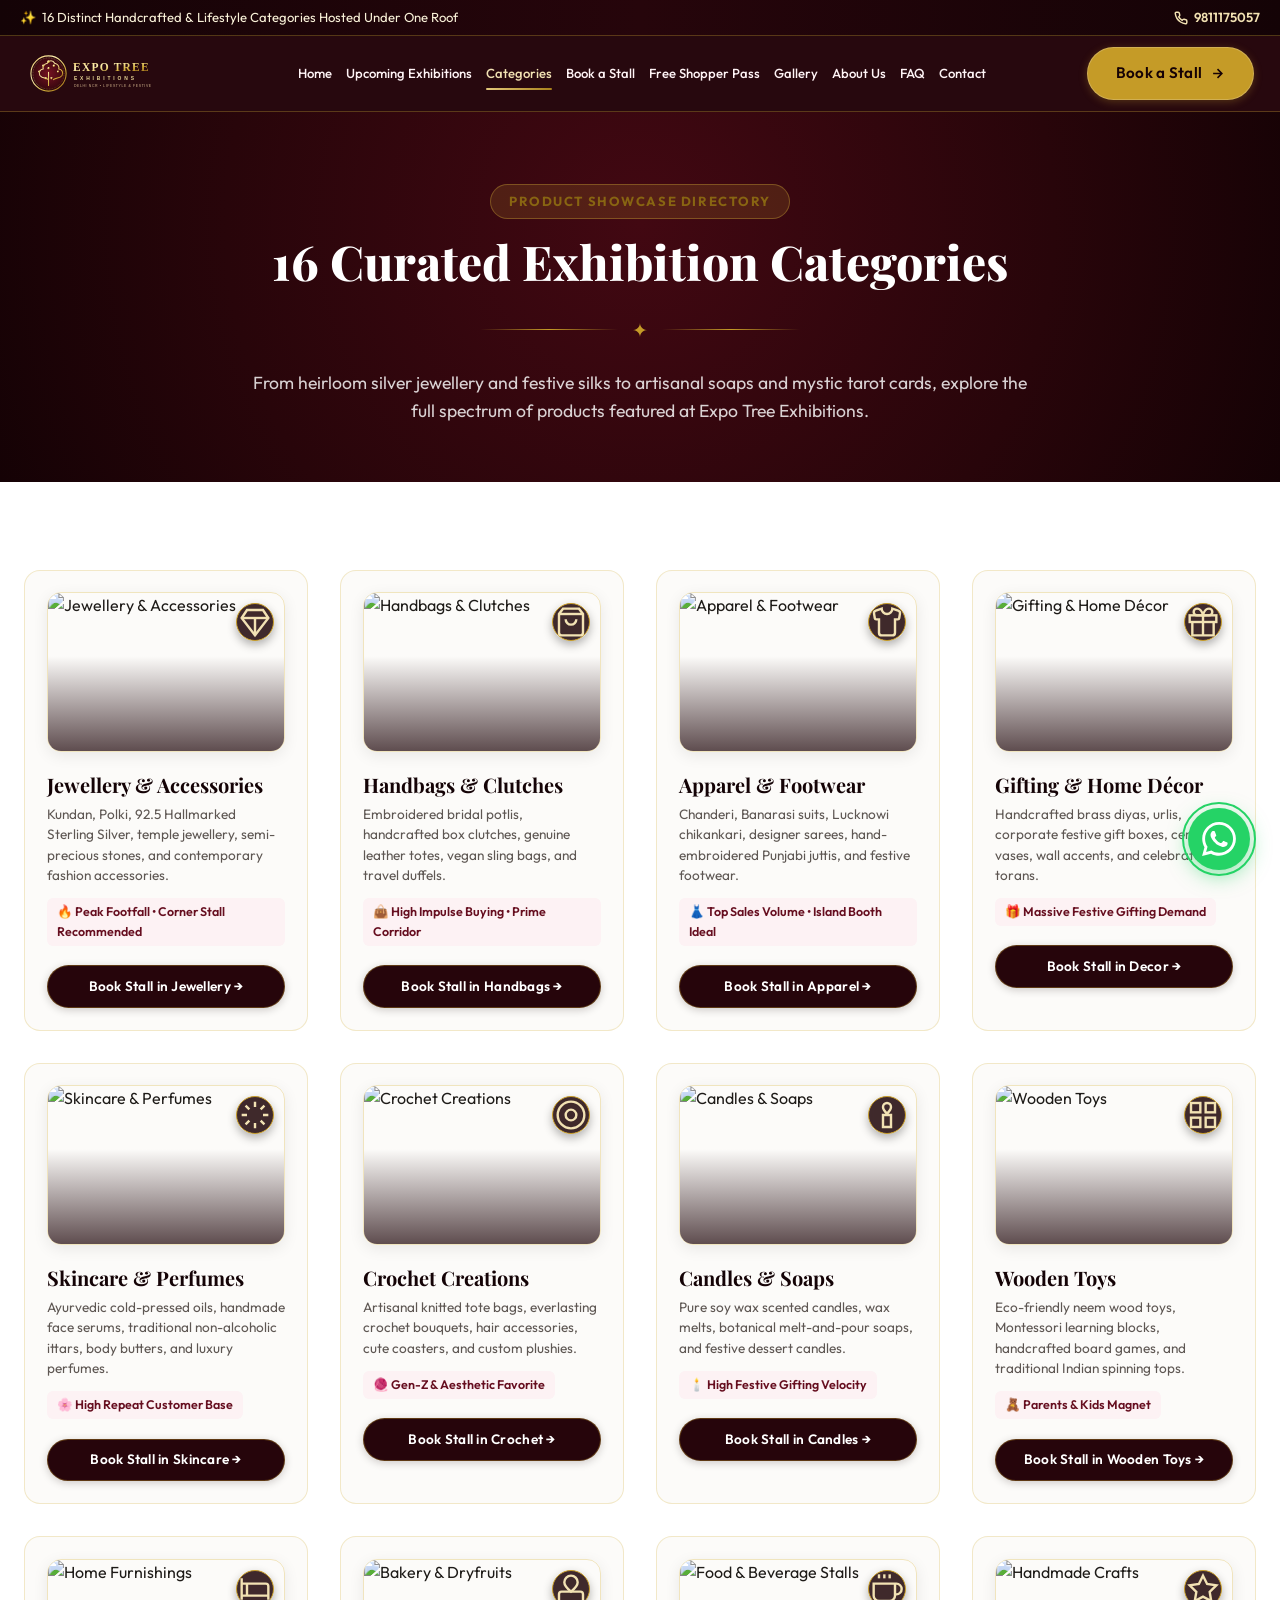
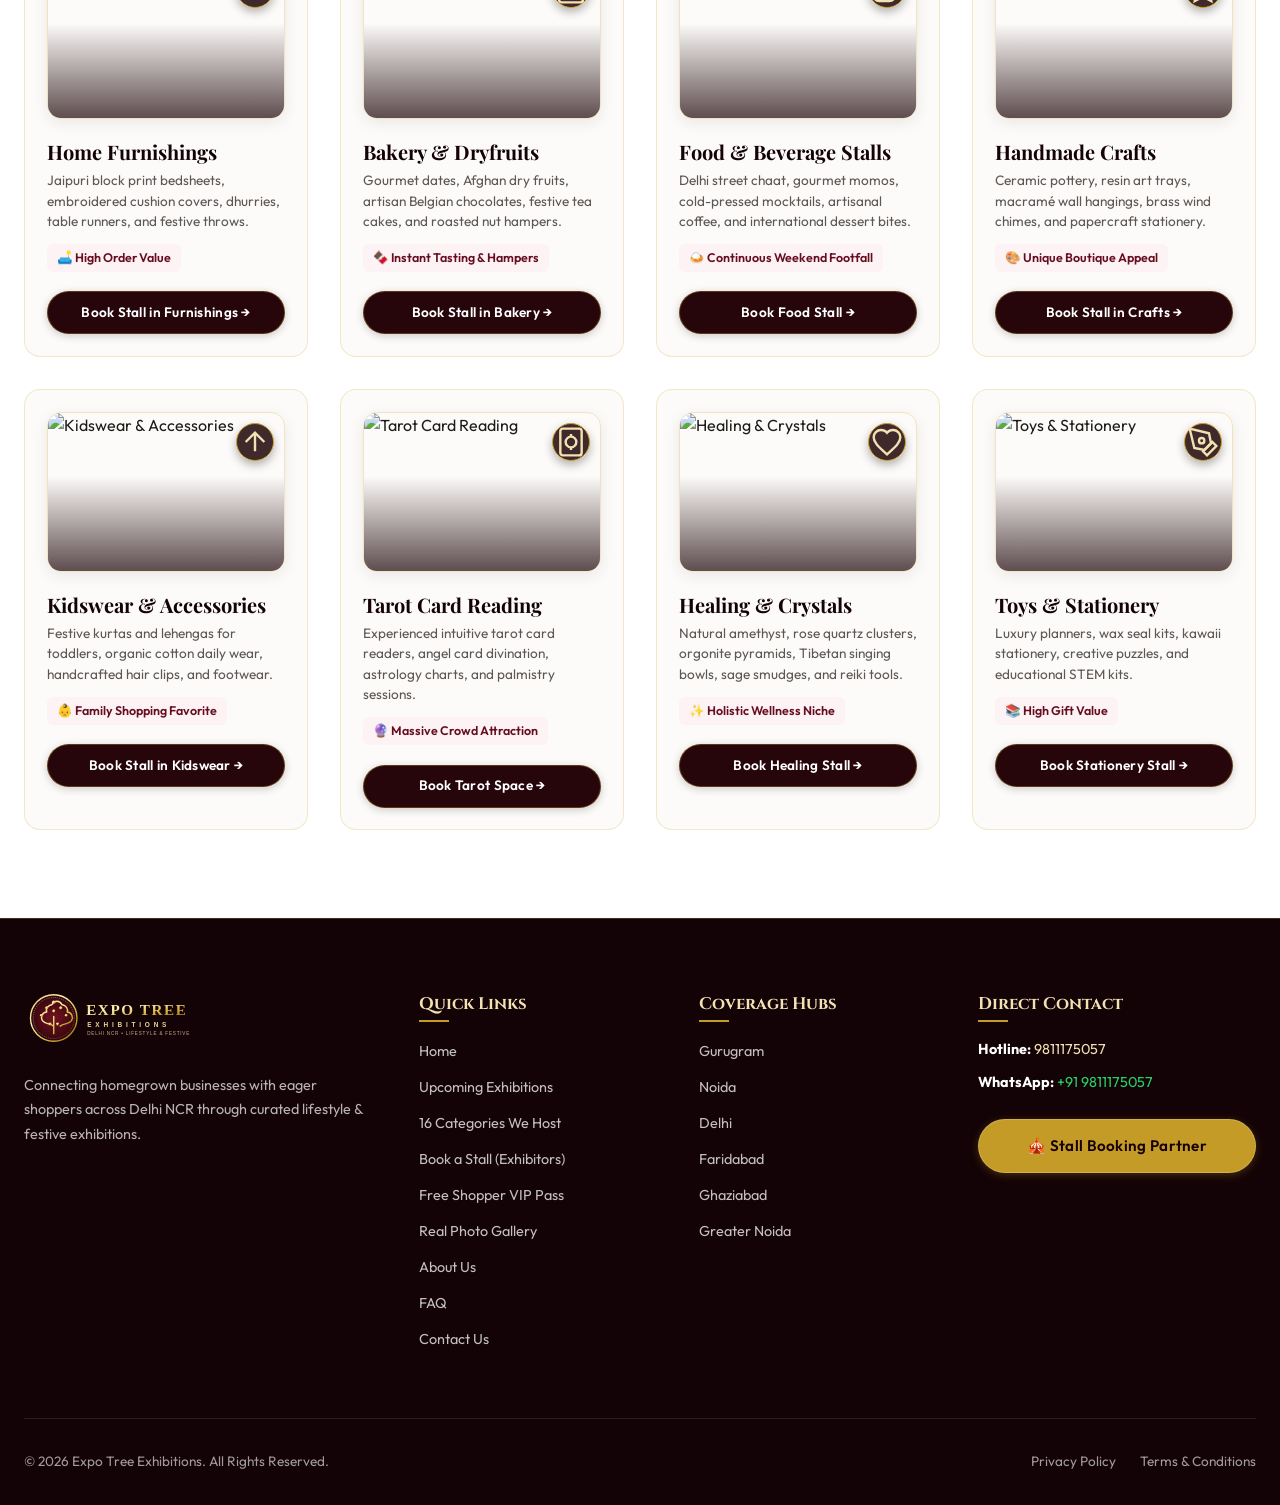
==== commit fa0d5d1b: "Initial commit" ====
--- a/categories.html
+++ b/categories.html
@@ -357,7 +357,7 @@
         <!-- 14. Tarot Card Reading -->
         <div class="category-card" style="text-align: left; align-items: flex-start; padding: 1.35rem;">
           <div class="category-card-thumb-wrap">
-            <img src="https://images.unsplash.com/photo-1568605117036-5fe5e7bab0b7?auto=format&fit=crop&w=600&q=80" alt="Tarot Card Reading" class="category-card-thumb" loading="lazy" />
+            <img src="https://images.unsplash.com/photo-1633511090164-b43840ea1607?auto=format&fit=crop&w=600&q=80" alt="Tarot Card Reading" class="category-card-thumb" loading="lazy" />
             <div class="category-card-thumb-overlay"></div>
             <div class="category-card-icon-floating">
               <svg width="32" height="32" viewBox="0 0 24 24" fill="none" stroke="currentColor" stroke-width="1.8"><rect x="4" y="2" width="16" height="20" rx="2"/><circle cx="12" cy="12" r="4"/><line x1="12" y1="6" x2="12" y2="8"/><line x1="12" y1="16" x2="12" y2="18"/></svg>
@@ -399,7 +399,7 @@
         <!-- 16. Toys & Stationery -->
         <div class="category-card" style="text-align: left; align-items: flex-start; padding: 1.35rem;">
           <div class="category-card-thumb-wrap">
-            <img src="https://images.unsplash.com/photo-1490481651871-ab68de25d43d?auto=format&fit=crop&w=600&q=80" alt="Toys &amp; Stationery" class="category-card-thumb" loading="lazy" />
+            <img src="https://images.unsplash.com/photo-1586075010923-2dd4570fb338?auto=format&fit=crop&w=600&q=80" alt="Toys &amp; Stationery" class="category-card-thumb" loading="lazy" />
             <div class="category-card-thumb-overlay"></div>
             <div class="category-card-icon-floating">
               <svg width="32" height="32" viewBox="0 0 24 24" fill="none" stroke="currentColor" stroke-width="1.8"><path d="M12 19l7-7 3 3-7 7-3-3z"/><path d="M18 13l-1.5-7.5L2 2l3.5 14.5L13 18l5-5z"/><circle cx="11" cy="11" r="2"/></svg>
--- a/css/style.css
+++ b/css/style.css
@@ -6,52 +6,53 @@
 @import url('https://fonts.googleapis.com/css2?family=Cinzel:wght@500;600;700;800;900&family=Outfit:wght@300;400;500;600;700;800&family=Playfair+Display:ital,wght@0,400;0,600;0,700;0,900;1,400;1,600&display=swap');
 
 :root {
-  /* Royal Burgundy Palette */
-  --burgundy-950: #1c0307;
-  --burgundy-900: #30060d;
-  --burgundy-850: #420812;
-  --burgundy-800: #550c18;
-  --burgundy-700: #741221;
-  --burgundy-600: #931a2d;
-  --burgundy-500: #b5243c;
-  --burgundy-light: #fff0f2;
-
-  /* Imperial Emerald Palette */
-  --emerald-950: #04140f;
-  --emerald-900: #08261c;
-  --emerald-800: #0f3d2d;
-  --emerald-700: #17543e;
-  --emerald-600: #216d51;
-  --emerald-500: #2d8967;
-  --emerald-light: #effaf4;
-
-  /* Liquid & Antique Gold */
-  --gold-100: #fff9e6;
-  --gold-200: #fcedbe;
-  --gold-300: #f6dc87;
-  --gold-400: #ecc554;
-  --gold-500: #d4af37;
-  --gold-600: #b8860b;
-  --gold-700: #936809;
-  --gold-800: #6e4c05;
-
-  /* Neutral Backgrounds */
-  --bg-ivory: #faf6ee;
-  --bg-cream: #f4ecdf;
+  /* Royal Burgundy Palette - Refined & Prestigious */
+  --burgundy-950: #140306;
+  --burgundy-900: #26050b;
+  --burgundy-850: #360710;
+  --burgundy-800: #4a0916;
+  --burgundy-700: #660e1f;
+  --burgundy-600: #851329;
+  --burgundy-500: #a71a34;
+  --burgundy-light: #fdf2f4;
+
+  /* Imperial Emerald Palette - Sophisticated & Clean */
+  --emerald-950: #02110c;
+  --emerald-900: #062118;
+  --emerald-800: #0a3325;
+  --emerald-700: #104734;
+  --emerald-600: #1a6147;
+  --emerald-500: #237b5b;
+  --emerald-light: #f0fdf6;
+
+  /* Brushed Champagne Gold Palette - Matte Luxury */
+  --gold-100: #fdfaf0;
+  --gold-200: #f9f1d8;
+  --gold-300: #f2e2b3;
+  --gold-400: #e2c87b;
+  --gold-500: #c59b27;
+  --gold-600: #a8811b;
+  --gold-700: #886512;
+  --gold-800: #664a0b;
+
+  /* Neutral Backgrounds & Surfaces */
+  --bg-ivory: #fcfbf9;
+  --bg-cream: #f6f3ee;
   --bg-card: #ffffff;
-  --text-dark: #1f1a18;
-  --text-muted: #5e544f;
-  --border-gold: rgba(212, 175, 55, 0.35);
+  --text-dark: #1e1b18;
+  --text-muted: #5e5753;
+  --border-gold: rgba(197, 155, 39, 0.25);
+  --border-subtle: #e8e4df;
 
   /* Fonts */
   --font-serif: 'Playfair Display', Georgia, serif;
-  --font-cinzel: 'Cinzel', 'Playfair Display', serif;
+  --font-cinzel: 'Cinzel', 'Playfair Display', Georgia, serif;
   --font-sans: 'Outfit', -apple-system, BlinkMacSystemFont, 'Segoe UI', Roboto, sans-serif;
 
-  /* Shadows */
-  --shadow-gold: 0 8px 30px rgba(212, 175, 55, 0.25);
-  --shadow-card: 0 10px 30px -5px rgba(35, 5, 9, 0.08), 0 0 0 1px rgba(212, 175, 55, 0.15);
-  --shadow-card-hover: 0 20px 40px -8px rgba(35, 5, 9, 0.16), 0 0 0 2px rgba(212, 175, 55, 0.4);
+  /* Shadows - Diffused Luxury */
+  --shadow-gold: 0 4px 18px rgba(197, 155, 39, 0.16);
+  --shadow-card: 0 4px 18px -2px rgba(20, 3, 6, 0.05), 0 0 0 1px rgba(197, 155, 39, 0.14);
+  --shadow-card-hover: 0 12px 28px -4px rgba(20, 3, 6, 0.1), 0 0 0 1px rgba(197, 155, 39, 0.35);
 }
 
 /* Base & Reset */
@@ -102,7 +103,7 @@
 
 /* Gold Shimmer Text Effect */
 .gold-shimmer-text {
-  background: linear-gradient(90deg, #ecc554 0%, #fff6d6 25%, #d4af37 50%, #b8860b 75%, #ecc554 100%);
+  background: linear-gradient(90deg, #ddb542 0%, #faedd0 30%, #c59b27 60%, #b0881e 85%, #ddb542 100%);
   background-size: 200% auto;
   color: transparent;
   -webkit-background-clip: text;
@@ -168,69 +169,74 @@
   position: relative;
   overflow: hidden;
   letter-spacing: 0.02em;
+  white-space: nowrap;
 }
 
 .btn-gold {
-  background: linear-gradient(135deg, #ecc554 0%, #d4af37 50%, #b8860b 100%);
-  color: var(--burgundy-950);
-  box-shadow: 0 4px 15px rgba(212, 175, 55, 0.4), 0 0 0 1px rgba(255, 255, 255, 0.4) inset;
+  background: var(--gold-500);
+  color: #160205;
+  border: 1px solid rgba(255, 255, 255, 0.2);
+  box-shadow: 0 2px 8px rgba(197, 155, 39, 0.28);
 }
 .btn-gold:hover {
   transform: translateY(-2px);
-  box-shadow: 0 8px 25px rgba(212, 175, 55, 0.6), 0 0 0 1px rgba(255, 255, 255, 0.6) inset;
-  background: linear-gradient(135deg, #f6dc87 0%, #e5bf45 50%, #c49416 100%);
+  box-shadow: 0 4px 16px rgba(197, 155, 39, 0.42);
+  background: var(--gold-400);
+  color: #160205;
 }
 
 .btn-burgundy {
-  background: linear-gradient(135deg, var(--burgundy-800) 0%, var(--burgundy-900) 100%);
-  color: var(--gold-200);
-  border: 1px solid rgba(212, 175, 55, 0.4);
-  box-shadow: 0 4px 15px rgba(66, 8, 18, 0.4);
+  background: var(--burgundy-900);
+  color: #ffffff;
+  border: 1px solid rgba(197, 155, 39, 0.35);
+  box-shadow: 0 2px 8px rgba(20, 3, 6, 0.2);
 }
 .btn-burgundy:hover {
   transform: translateY(-2px);
-  background: linear-gradient(135deg, var(--burgundy-700) 0%, var(--burgundy-850) 100%);
+  background: var(--burgundy-800);
   border-color: var(--gold-400);
   color: #ffffff;
-  box-shadow: 0 8px 25px rgba(66, 8, 18, 0.6);
+  box-shadow: 0 4px 14px rgba(20, 3, 6, 0.3);
 }
 
 .btn-emerald {
-  background: linear-gradient(135deg, var(--emerald-800) 0%, var(--emerald-900) 100%);
-  color: var(--gold-200);
-  border: 1px solid rgba(212, 175, 55, 0.4);
-  box-shadow: 0 4px 15px rgba(8, 38, 28, 0.4);
+  background: var(--emerald-850);
+  color: #ffffff;
+  border: 1px solid rgba(197, 155, 39, 0.3);
+  box-shadow: 0 2px 8px rgba(3, 19, 14, 0.2);
 }
 .btn-emerald:hover {
   transform: translateY(-2px);
-  background: linear-gradient(135deg, var(--emerald-700) 0%, var(--emerald-800) 100%);
+  background: var(--emerald-700);
   border-color: var(--gold-400);
   color: #ffffff;
-  box-shadow: 0 8px 25px rgba(8, 38, 28, 0.6);
+  box-shadow: 0 4px 14px rgba(3, 19, 14, 0.3);
 }
 
 .btn-outline-gold {
   background: transparent;
-  color: var(--gold-400);
+  color: var(--gold-500);
   border: 1.5px solid var(--gold-500);
 }
 .btn-outline-gold:hover {
-  background: rgba(212, 175, 55, 0.15);
+  background: var(--gold-500);
+  color: #160205;
+  border-color: var(--gold-500);
+  transform: translateY(-2px);
+  box-shadow: 0 4px 12px rgba(197, 155, 39, 0.25);
+}
+
+.btn-whatsapp {
+  background: #15803d;
   color: #ffffff;
-  border-color: var(--gold-300);
-  transform: translateY(-2px);
-}
-
-.btn-whatsapp {
-  background: #25D366;
-  color: #ffffff;
-  box-shadow: 0 4px 15px rgba(37, 211, 102, 0.4);
+  border: 1px solid rgba(255, 255, 255, 0.15);
+  box-shadow: 0 2px 8px rgba(21, 128, 61, 0.3);
 }
 .btn-whatsapp:hover {
-  background: #20BA5A;
+  background: #166534;
   color: #ffffff;
   transform: translateY(-2px);
-  box-shadow: 0 8px 25px rgba(37, 211, 102, 0.6);
+  box-shadow: 0 4px 14px rgba(21, 128, 61, 0.4);
 }
 
 /* Shimmer Ripple overlay */
@@ -261,27 +267,35 @@
   background: linear-gradient(90deg, var(--burgundy-950), var(--burgundy-900) 50%, var(--burgundy-950));
   border-bottom: 1px solid rgba(212, 175, 55, 0.3);
   color: var(--gold-200);
-  font-size: 0.85rem;
-  padding: 0.5rem 1rem;
+  font-size: 0.82rem;
+  padding: 0.45rem 1.25rem;
+  overflow: hidden;
 }
 .top-announcement-inner {
-  max-width: 1300px;
+  max-width: 1480px;
+  width: 100%;
   margin: 0 auto;
   display: flex;
   align-items: center;
   justify-content: space-between;
-  flex-wrap: wrap;
-  gap: 0.75rem;
+  flex-wrap: nowrap;
+  gap: 1rem;
 }
 .top-highlights {
   display: flex;
   align-items: center;
   gap: 1.25rem;
+  white-space: nowrap;
+  min-width: 0;
+  overflow: hidden;
+  text-overflow: ellipsis;
 }
 .top-highlight-item {
   display: flex;
   align-items: center;
-  gap: 0.4rem;
+  gap: 0.35rem;
+  white-space: nowrap;
+  flex-shrink: 0;
 }
 .top-highlight-item svg {
   color: var(--gold-400);
@@ -290,6 +304,8 @@
   display: flex;
   align-items: center;
   gap: 1rem;
+  white-space: nowrap;
+  flex-shrink: 0;
 }
 .top-phone-link {
   color: var(--gold-300);
@@ -344,20 +360,23 @@
   box-shadow: 0 8px 25px rgba(0, 0, 0, 0.6);
 }
 .navbar {
-  max-width: 1320px;
+  max-width: 1480px;
+  width: 100%;
   margin: 0 auto;
-  padding: 0.75rem 1.5rem;
+  padding: 0.65rem clamp(1rem, 2vw, 2.5rem);
   display: flex;
   align-items: center;
   justify-content: space-between;
+  gap: clamp(0.75rem, 1.5vw, 1.75rem);
 }
 .brand-logo {
   display: flex;
   align-items: center;
   text-decoration: none;
+  flex-shrink: 0;
 }
 .brand-logo img {
-  height: 52px;
+  height: clamp(38px, 3.2vw, 48px);
   width: auto;
   transition: transform 0.3s ease;
 }
@@ -368,17 +387,28 @@
 .nav-menu {
   display: flex;
   align-items: center;
-  gap: 1.75rem;
+  gap: clamp(0.5rem, 1.1vw, 1.4rem);
   list-style: none;
+  margin: 0;
+  padding: 0;
+  flex-wrap: nowrap;
+}
+.nav-menu li {
+  white-space: nowrap !important;
+  flex-shrink: 0;
 }
 .nav-link {
   color: #fff4f6;
   text-decoration: none;
-  font-size: 0.95rem;
+  font-size: clamp(0.82rem, 0.88vw, 0.94rem);
   font-weight: 500;
   position: relative;
   padding: 0.4rem 0;
   transition: color 0.2s ease;
+  white-space: nowrap !important;
+  display: inline-flex;
+  align-items: center;
+  gap: 0.35rem;
 }
 .nav-link::after {
   content: "";
@@ -402,6 +432,18 @@
   display: flex;
   align-items: center;
   gap: 0.75rem;
+  flex-shrink: 0;
+  white-space: nowrap !important;
+}
+
+.nav-desktop-cta {
+  white-space: nowrap !important;
+  display: inline-flex;
+  align-items: center;
+  gap: 0.4rem;
+  padding: 0.55rem clamp(0.85rem, 1.1vw, 1.4rem);
+  font-size: clamp(0.82rem, 0.88vw, 0.92rem);
+  font-weight: 700;
 }
 
 .mobile-menu-toggle {
@@ -425,9 +467,18 @@
   justify-content: center;
   align-items: center;
   text-align: center;
-  background: radial-gradient(circle at 50% 30%, #580c17 0%, #3d0810 50%, #1c0307 100%);
+  background: radial-gradient(circle at 50% 30%, #30060d 0%, #1e0307 55%, #100204 100%);
   color: #ffffff;
   padding: 4rem 1.5rem 3rem;
+  overflow: hidden;
+}
+
+.page-hero-section {
+  position: relative;
+  background: radial-gradient(circle at 50% 30%, #30060d 0%, #1e0307 60%, #100204 100%);
+  color: #ffffff;
+  padding: 4.5rem 1.5rem 3.5rem;
+  text-align: center;
   overflow: hidden;
 }
 
@@ -438,10 +489,10 @@
   left: 0;
   width: 100%;
   height: 100%;
-  background-image: url('https://images.unsplash.com/photo-1513151233558-d860c5398176?auto=format&fit=crop&w=1920&q=80');
+  background-image: url('https://images.unsplash.com/photo-1511556532299-8f662fc26c06?auto=format&fit=crop&w=1920&q=80');
   background-size: cover;
   background-position: center;
-  opacity: 0.16;
+  opacity: 0.22;
   mix-blend-mode: luminosity;
   pointer-events: none;
   z-index: 1;
@@ -769,6 +820,19 @@
   box-shadow: 0 4px 10px rgba(0, 0, 0, 0.3);
 }
 
+.category-badge-pill {
+  font-size: 0.78rem;
+  background: var(--gold-50);
+  color: var(--burgundy-900);
+  border: 1px solid var(--border-gold);
+  padding: 4px 10px;
+  border-radius: 6px;
+  margin-bottom: 1.2rem;
+  font-weight: 600;
+  display: inline-block;
+  letter-spacing: 0.01em;
+}
+
 /* Rotating Upcoming Exhibitions Ticker Strip */
 .upcoming-ticker-strip {
   background: linear-gradient(90deg, #1c0307, #3d0810, #1c0307);
@@ -1103,14 +1167,14 @@
 /* Generated VIP Pass Digital Card */
 .digital-vip-pass {
   display: none;
-  background: linear-gradient(135deg, #2b070d 0%, #4a0e17 50%, #1a0307 100%);
-  border: 2px solid var(--gold-400);
+  background: linear-gradient(135deg, #220509 0%, #30070e 50%, #150204 100%);
+  border: 1.5px solid var(--border-gold);
   border-radius: 20px;
   padding: 2rem;
   text-align: center;
   position: relative;
   overflow: hidden;
-  box-shadow: 0 12px 35px rgba(0, 0, 0, 0.7), 0 0 20px rgba(212, 175, 55, 0.3);
+  box-shadow: 0 12px 35px rgba(0, 0, 0, 0.5), 0 0 15px rgba(197, 155, 39, 0.2);
 }
 .pass-watermark {
   position: absolute;
@@ -2192,12 +2256,12 @@
 
 /* Instagram Community Card (88.9K followers) */
 .instagram-showcase-card {
-  background: linear-gradient(135deg, rgba(85, 12, 24, 0.6) 0%, rgba(30, 4, 8, 0.9) 100%);
-  border: 2px solid var(--gold-500);
-  border-radius: 24px;
+  background: linear-gradient(135deg, #24050a 0%, #170306 100%);
+  border: 1.5px solid var(--border-gold);
+  border-radius: 20px;
   padding: 2.2rem;
   text-align: center;
-  box-shadow: 0 15px 40px rgba(0, 0, 0, 0.5);
+  box-shadow: var(--shadow-card);
 }
 .instagram-handle {
   display: inline-flex;
@@ -2539,15 +2603,22 @@
    Tablet (768-1023px), Mobile (480-767px), and Small Mobile (320-479px)
    ========================================================================== */
 
-/* Mobile Navigation Backdrop (Below Header) */
+/* ==========================================================================
+   MOBILE NAVIGATION DRAWER & BACKDROP (FIX FOR BLACK SCREEN)
+   ========================================================================== */
 .mobile-nav-backdrop {
   position: fixed;
   top: 0;
   left: 0;
   right: 0;
   bottom: 0;
-  background: rgba(0, 0, 0, 0.65);
-  z-index: 998;
+  width: 100vw;
+  height: 100vh;
+  height: 100dvh;
+  background: rgba(15, 2, 5, 0.65);
+  backdrop-filter: blur(4px);
+  -webkit-backdrop-filter: blur(4px);
+  z-index: 1040;
   opacity: 0;
   visibility: hidden;
   pointer-events: none;
@@ -2558,12 +2629,228 @@
   visibility: visible;
   pointer-events: auto;
 }
+
+.mobile-nav-drawer {
+  position: fixed;
+  top: 0;
+  right: 0;
+  bottom: 0;
+  width: min(340px, 86vw);
+  height: 100vh;
+  height: 100dvh;
+  background: linear-gradient(180deg, #2b050c 0%, #150205 100%);
+  border-left: 2px solid var(--gold-500);
+  box-shadow: -10px 0 40px rgba(0, 0, 0, 0.85);
+  z-index: 1050;
+  transform: translateX(100%);
+  transition: transform 0.3s cubic-bezier(0.16, 1, 0.3, 1);
+  display: flex;
+  flex-direction: column;
+  overflow: hidden;
+}
+.mobile-nav-drawer.active {
+  transform: translateX(0);
+}
+
+.mobile-drawer-header {
+  display: flex;
+  align-items: center;
+  justify-content: space-between;
+  padding: 1.1rem 1.25rem;
+  border-bottom: 1px solid rgba(212, 175, 55, 0.25);
+  background: rgba(0, 0, 0, 0.25);
+}
+.drawer-close-btn {
+  width: 38px;
+  height: 38px;
+  border-radius: 8px;
+  border: 1.5px solid var(--gold-500);
+  background: rgba(212, 175, 55, 0.12);
+  color: var(--gold-300);
+  font-size: 1.6rem;
+  line-height: 1;
+  display: flex;
+  align-items: center;
+  justify-content: center;
+  cursor: pointer;
+  transition: all 0.2s;
+}
+.drawer-close-btn:hover {
+  background: var(--gold-500);
+  color: #1a0408;
+}
+
+.mobile-drawer-body {
+  flex: 1;
+  overflow-y: auto;
+  padding: 1rem 1.25rem 2.5rem;
+  -webkit-overflow-scrolling: touch;
+  display: flex;
+  flex-direction: column;
+  gap: 1.5rem;
+}
+.mobile-drawer-menu {
+  list-style: none;
+  display: flex;
+  flex-direction: column;
+  gap: 0.4rem;
+  padding: 0;
+  margin: 0;
+}
+.drawer-link {
+  display: flex;
+  align-items: center;
+  justify-content: space-between;
+  padding: 0.75rem 0.9rem;
+  border-radius: 10px;
+  color: #fff5f7;
+  text-decoration: none;
+  font-size: 0.95rem;
+  font-weight: 600;
+  border: 1px solid rgba(212, 175, 55, 0.12);
+  background: rgba(255, 255, 255, 0.03);
+  transition: all 0.2s;
+}
+.drawer-link:hover,
+.drawer-link.active {
+  background: rgba(212, 175, 55, 0.2);
+  color: var(--gold-200);
+  border-color: var(--gold-400);
+}
+.drawer-tag {
+  font-size: 0.7rem;
+  padding: 0.15rem 0.45rem;
+  border-radius: 12px;
+  background: rgba(212, 175, 55, 0.2);
+  color: var(--gold-300);
+  border: 1px solid rgba(212, 175, 55, 0.3);
+  font-weight: 700;
+}
+.drawer-tag.gold {
+  background: var(--gold-500);
+  color: #1a0408;
+  border-color: var(--gold-400);
+}
+.drawer-tag.fast {
+  background: #10B981;
+  color: #ffffff;
+  border-color: #059669;
+}
+
+.drawer-contact-card {
+  background: rgba(0, 0, 0, 0.35);
+  border: 1px solid rgba(212, 175, 55, 0.25);
+  border-radius: 12px;
+  padding: 1rem;
+  text-align: center;
+  margin-top: auto;
+}
+.drawer-contact-title {
+  color: var(--gold-300);
+  font-family: var(--font-cinzel);
+  font-size: 0.85rem;
+  margin-bottom: 0.6rem;
+  letter-spacing: 0.05em;
+}
+.drawer-phone-btn,
+.drawer-wa-btn {
+  display: block;
+  width: 100%;
+  padding: 0.6rem 0.8rem;
+  border-radius: 8px;
+  font-size: 0.88rem;
+  font-weight: 600;
+  text-decoration: none;
+  margin-bottom: 0.5rem;
+  transition: all 0.2s;
+}
+.drawer-phone-btn {
+  background: rgba(212, 175, 55, 0.15);
+  color: var(--gold-300);
+  border: 1px solid var(--gold-500);
+}
+.drawer-wa-btn {
+  background: #25D366;
+  color: #ffffff;
+  margin-bottom: 0;
+}
+
 body.nav-drawer-open {
   overflow: hidden !important;
 }
 
-/* --- Laptop & Mobile Navigation Breakpoint (max-width: 1180px) --- */
-@media (max-width: 1180px) {
+/* Nav Badge Highlight */
+.nav-link-highlight {
+  position: relative;
+  display: inline-flex;
+  align-items: center;
+  white-space: nowrap !important;
+}
+.nav-badge-fast {
+  display: inline-block;
+  font-size: 0.62rem;
+  line-height: 1;
+  padding: 0.16rem 0.38rem;
+  border-radius: 8px;
+  background: #10B981;
+  color: #ffffff;
+  font-weight: 700;
+  margin-left: 0.35rem;
+  vertical-align: middle;
+  white-space: nowrap !important;
+  animation: pulse 2s infinite;
+}
+
+/* Global Alert Banners */
+.site-flash-alert {
+  padding: 0.85rem 1.25rem;
+  font-size: 0.92rem;
+  font-weight: 500;
+  border-bottom: 1px solid transparent;
+  position: relative;
+  z-index: 999;
+}
+.site-flash-inner {
+  display: flex;
+  align-items: center;
+  justify-content: space-between;
+  gap: 1rem;
+}
+.alert-success {
+  background: #064E3B;
+  color: #ECFDF5;
+  border-color: #059669;
+}
+.alert-danger {
+  background: #7F1D1D;
+  color: #FEF2F2;
+  border-color: #DC2626;
+}
+.alert-warning {
+  background: #78350F;
+  color: #FFFBEB;
+  border-color: #D97706;
+}
+.alert-info {
+  background: #1E3A8A;
+  color: #EFF6FF;
+  border-color: #2563EB;
+}
+.flash-close-btn {
+  background: transparent;
+  border: none;
+  color: inherit;
+  font-size: 1.4rem;
+  line-height: 1;
+  cursor: pointer;
+  opacity: 0.7;
+}
+.flash-close-btn:hover {
+  opacity: 1;
+}
+
+/* --- Laptop & Mobile Navigation Breakpoint (max-width: 1200px) --- */
+@media (max-width: 1200px) {
   .main-header {
     z-index: 1000;
     position: sticky;
@@ -2574,80 +2861,10 @@
     padding: 0.65rem 1.25rem;
   }
   .nav-menu {
-    display: none;
-    position: absolute;
-    top: 100%;
-    left: 0;
-    right: 0;
-    width: 100%;
-    background: linear-gradient(180deg, #2b070d 0%, #170205 100%);
-    border-bottom: 2px solid var(--gold-500);
-    box-shadow: 0 20px 40px rgba(0, 0, 0, 0.85);
-    padding: 1rem 1.25rem 1.75rem;
-    flex-direction: column;
-    gap: 0.35rem;
-    z-index: 1001;
-    max-height: calc(100vh - 75px);
-    max-height: calc(100dvh - 75px);
-    overflow-y: auto;
-    -webkit-overflow-scrolling: touch;
-    list-style: none;
-    animation: menuSlideDown 0.25s cubic-bezier(0.2, 0.8, 0.2, 1);
-  }
-  .nav-menu.mobile-open {
-    display: flex !important;
-  }
-  @keyframes menuSlideDown {
-    from {
-      opacity: 0;
-      transform: translateY(-8px);
-    }
-    to {
-      opacity: 1;
-      transform: translateY(0);
-    }
-  }
-  .nav-menu .nav-link {
-    display: flex;
-    align-items: center;
-    justify-content: space-between;
-    padding: 0.85rem 1rem;
-    border-radius: 8px;
-    font-size: 1rem;
-    font-weight: 600;
-    color: #fff4f6;
-    border-bottom: 1px solid rgba(212, 175, 55, 0.15);
-    text-decoration: none;
-    transition: all 0.2s ease;
-  }
-  .nav-menu .nav-link::after {
-    content: "›";
-    position: static;
-    display: inline-block;
-    width: auto;
-    height: auto;
-    background: transparent;
-    font-size: 1.35rem;
-    line-height: 1;
-    color: var(--gold-400);
-    opacity: 0.7;
-    transition: transform 0.2s ease, opacity 0.2s ease;
-  }
-  .nav-menu .nav-link:hover,
-  .nav-menu .nav-link.active {
-    background: rgba(212, 175, 55, 0.18);
-    color: var(--gold-300);
-    padding-left: 1.25rem;
-  }
-  .nav-menu .nav-link.active {
-    border-left: 3px solid var(--gold-400);
-    background: rgba(212, 175, 55, 0.22);
-  }
-  .nav-menu .nav-link:hover::after,
-  .nav-menu .nav-link.active::after {
-    transform: translateX(4px);
-    opacity: 1;
-    color: var(--gold-200);
+    display: none !important;
+  }
+  .nav-desktop-cta {
+    display: none !important;
   }
   .mobile-menu-toggle {
     display: flex;
@@ -2665,20 +2882,13 @@
   .mobile-menu-toggle:hover {
     background: rgba(212, 175, 55, 0.25);
   }
-  .mobile-menu-toggle.is-active svg {
-    display: none;
-  }
-  .mobile-menu-toggle.is-active::after {
-    content: "✕";
-    font-size: 1.35rem;
-    color: var(--gold-300);
-    line-height: 1;
-    font-weight: 700;
-  }
 }
 
 /* --- Tablets (max-width: 1024px) --- */
 @media (max-width: 1024px) {
+  .top-highlights {
+    display: none;
+  }
   .section {
     padding: 4rem 1.25rem;
   }
@@ -3145,3 +3355,264 @@
   }
 }
 
+/* ==========================================================================
+   ENHANCED USER-FRIENDLY & SIMPLIFIED HOMEPAGE STYLES
+   ========================================================================== */
+.audience-choice-section {
+  padding: 3.5rem 1.5rem;
+  background: linear-gradient(180deg, rgba(20, 3, 7, 0.98) 0%, rgba(35, 5, 12, 0.98) 100%);
+  border-bottom: 1.5px solid rgba(212, 175, 55, 0.25);
+  position: relative;
+  z-index: 5;
+}
+
+.audience-choice-grid {
+  display: grid;
+  grid-template-columns: repeat(2, 1fr);
+  gap: 2rem;
+  max-width: 1120px;
+  margin: 0 auto;
+}
+
+.audience-card {
+  border-radius: 20px;
+  padding: 2.25rem 2rem;
+  display: flex;
+  flex-direction: column;
+  justify-content: space-between;
+  transition: all 0.35s cubic-bezier(0.2, 0.8, 0.2, 1);
+  position: relative;
+  overflow: hidden;
+  box-shadow: 0 10px 30px rgba(0, 0, 0, 0.35);
+}
+
+.audience-card-shopper {
+  background: linear-gradient(145deg, #2c060e 0%, #1a0307 100%);
+  border: 1.5px solid rgba(197, 155, 39, 0.3);
+}
+
+.audience-card-exhibitor {
+  background: linear-gradient(145deg, #09261c 0%, #04140f 100%);
+  border: 1.5px solid rgba(197, 155, 39, 0.3);
+}
+
+.audience-card:hover {
+  transform: translateY(-6px);
+  box-shadow: 0 18px 45px rgba(0, 0, 0, 0.5), 0 0 25px rgba(212, 175, 55, 0.2);
+}
+
+.audience-card-shopper:hover {
+  border-color: var(--gold-400);
+}
+
+.audience-card-exhibitor:hover {
+  border-color: #4ade80;
+}
+
+.audience-card-top {
+  margin-bottom: 1.5rem;
+}
+
+.audience-badge {
+  display: inline-flex;
+  align-items: center;
+  gap: 0.5rem;
+  font-size: 0.8rem;
+  font-weight: 700;
+  text-transform: uppercase;
+  letter-spacing: 0.08em;
+  padding: 0.4rem 0.95rem;
+  border-radius: 9999px;
+  margin-bottom: 1.25rem;
+}
+
+.audience-badge-gold {
+  background: rgba(212, 175, 55, 0.18);
+  color: var(--gold-300);
+  border: 1px solid rgba(212, 175, 55, 0.45);
+}
+
+.audience-badge-green {
+  background: rgba(45, 137, 103, 0.25);
+  color: #a7f3d0;
+  border: 1px solid rgba(45, 137, 103, 0.6);
+}
+
+.audience-card h3 {
+  font-family: var(--font-cinzel);
+  font-size: 1.6rem;
+  color: #ffffff;
+  margin-bottom: 0.75rem;
+  line-height: 1.25;
+}
+
+.audience-card p {
+  color: rgba(255, 255, 255, 0.85);
+  font-size: 0.95rem;
+  line-height: 1.65;
+  margin-bottom: 1.25rem;
+}
+
+.audience-perks-list {
+  list-style: none;
+  padding: 0;
+  margin: 0 0 1.75rem 0;
+  display: flex;
+  flex-direction: column;
+  gap: 0.65rem;
+}
+
+.audience-perks-list li {
+  display: flex;
+  align-items: center;
+  gap: 0.65rem;
+  font-size: 0.88rem;
+  color: rgba(255, 255, 255, 0.9);
+}
+
+.audience-btn-group {
+  display: flex;
+  gap: 0.85rem;
+  flex-wrap: wrap;
+}
+
+/* Trust Pillars (Why Expo Tree) */
+.trust-pillars-grid {
+  display: grid;
+  grid-template-columns: repeat(4, 1fr);
+  gap: 1.5rem;
+  max-width: 1200px;
+  margin: 0 auto;
+}
+
+.trust-pillar-card {
+  background: #ffffff;
+  border: 1.5px solid rgba(212, 175, 55, 0.25);
+  border-radius: 18px;
+  padding: 1.75rem 1.5rem;
+  text-align: left;
+  transition: all 0.3s ease;
+  box-shadow: 0 6px 20px rgba(0, 0, 0, 0.04);
+}
+
+.trust-pillar-card:hover {
+  transform: translateY(-5px);
+  border-color: var(--gold-500);
+  box-shadow: 0 14px 30px rgba(35, 5, 9, 0.1);
+}
+
+.trust-pillar-icon {
+  width: 52px;
+  height: 52px;
+  border-radius: 14px;
+  background: rgba(212, 175, 55, 0.12);
+  color: var(--burgundy-800);
+  display: flex;
+  align-items: center;
+  justify-content: center;
+  font-size: 1.5rem;
+  margin-bottom: 1.25rem;
+  border: 1px solid rgba(212, 175, 55, 0.3);
+}
+
+.trust-pillar-card h4 {
+  font-family: var(--font-cinzel);
+  font-size: 1.1rem;
+  color: var(--burgundy-900);
+  margin-bottom: 0.5rem;
+}
+
+.trust-pillar-card p {
+  font-size: 0.88rem;
+  color: #555555;
+  line-height: 1.6;
+}
+
+/* Clean 8-grid Categories */
+.clean-categories-grid {
+  display: grid;
+  grid-template-columns: repeat(4, 1fr);
+  gap: 1.25rem;
+  max-width: 1140px;
+  margin: 0 auto;
+}
+
+.clean-category-card {
+  background: #ffffff;
+  border: 1.5px solid rgba(212, 175, 55, 0.3);
+  border-radius: 16px;
+  padding: 1.5rem 1.25rem;
+  text-align: center;
+  text-decoration: none;
+  display: flex;
+  flex-direction: column;
+  align-items: center;
+  transition: all 0.3s ease;
+  cursor: pointer;
+  box-shadow: 0 4px 15px rgba(0, 0, 0, 0.03);
+}
+
+.clean-category-card:hover {
+  transform: translateY(-5px);
+  border-color: var(--gold-500);
+  box-shadow: 0 10px 25px rgba(212, 175, 55, 0.25);
+  background: #fffcf5;
+}
+
+.clean-cat-icon {
+  width: 56px;
+  height: 56px;
+  border-radius: 50%;
+  background: linear-gradient(135deg, rgba(212, 175, 55, 0.15), rgba(66, 8, 18, 0.08));
+  display: flex;
+  align-items: center;
+  justify-content: center;
+  font-size: 1.75rem;
+  margin-bottom: 0.85rem;
+  border: 1px solid rgba(212, 175, 55, 0.3);
+}
+
+.clean-cat-name {
+  font-family: var(--font-cinzel);
+  font-size: 1rem;
+  font-weight: 700;
+  color: var(--burgundy-950);
+  margin-bottom: 0.3rem;
+}
+
+.clean-cat-desc {
+  font-size: 0.78rem;
+  color: #666666;
+}
+
+/* Responsive adjustments */
+@media (max-width: 991px) {
+  .audience-choice-grid {
+    grid-template-columns: 1fr;
+    gap: 1.5rem;
+  }
+  .trust-pillars-grid {
+    grid-template-columns: repeat(2, 1fr);
+  }
+  .clean-categories-grid {
+    grid-template-columns: repeat(2, 1fr);
+  }
+}
+
+@media (max-width: 576px) {
+  .trust-pillars-grid {
+    grid-template-columns: 1fr;
+  }
+  .clean-categories-grid {
+    grid-template-columns: repeat(2, 1fr);
+    gap: 0.85rem;
+  }
+  .audience-btn-group {
+    flex-direction: column;
+  }
+  .audience-btn-group .btn {
+    width: 100%;
+  }
+}
+
+
